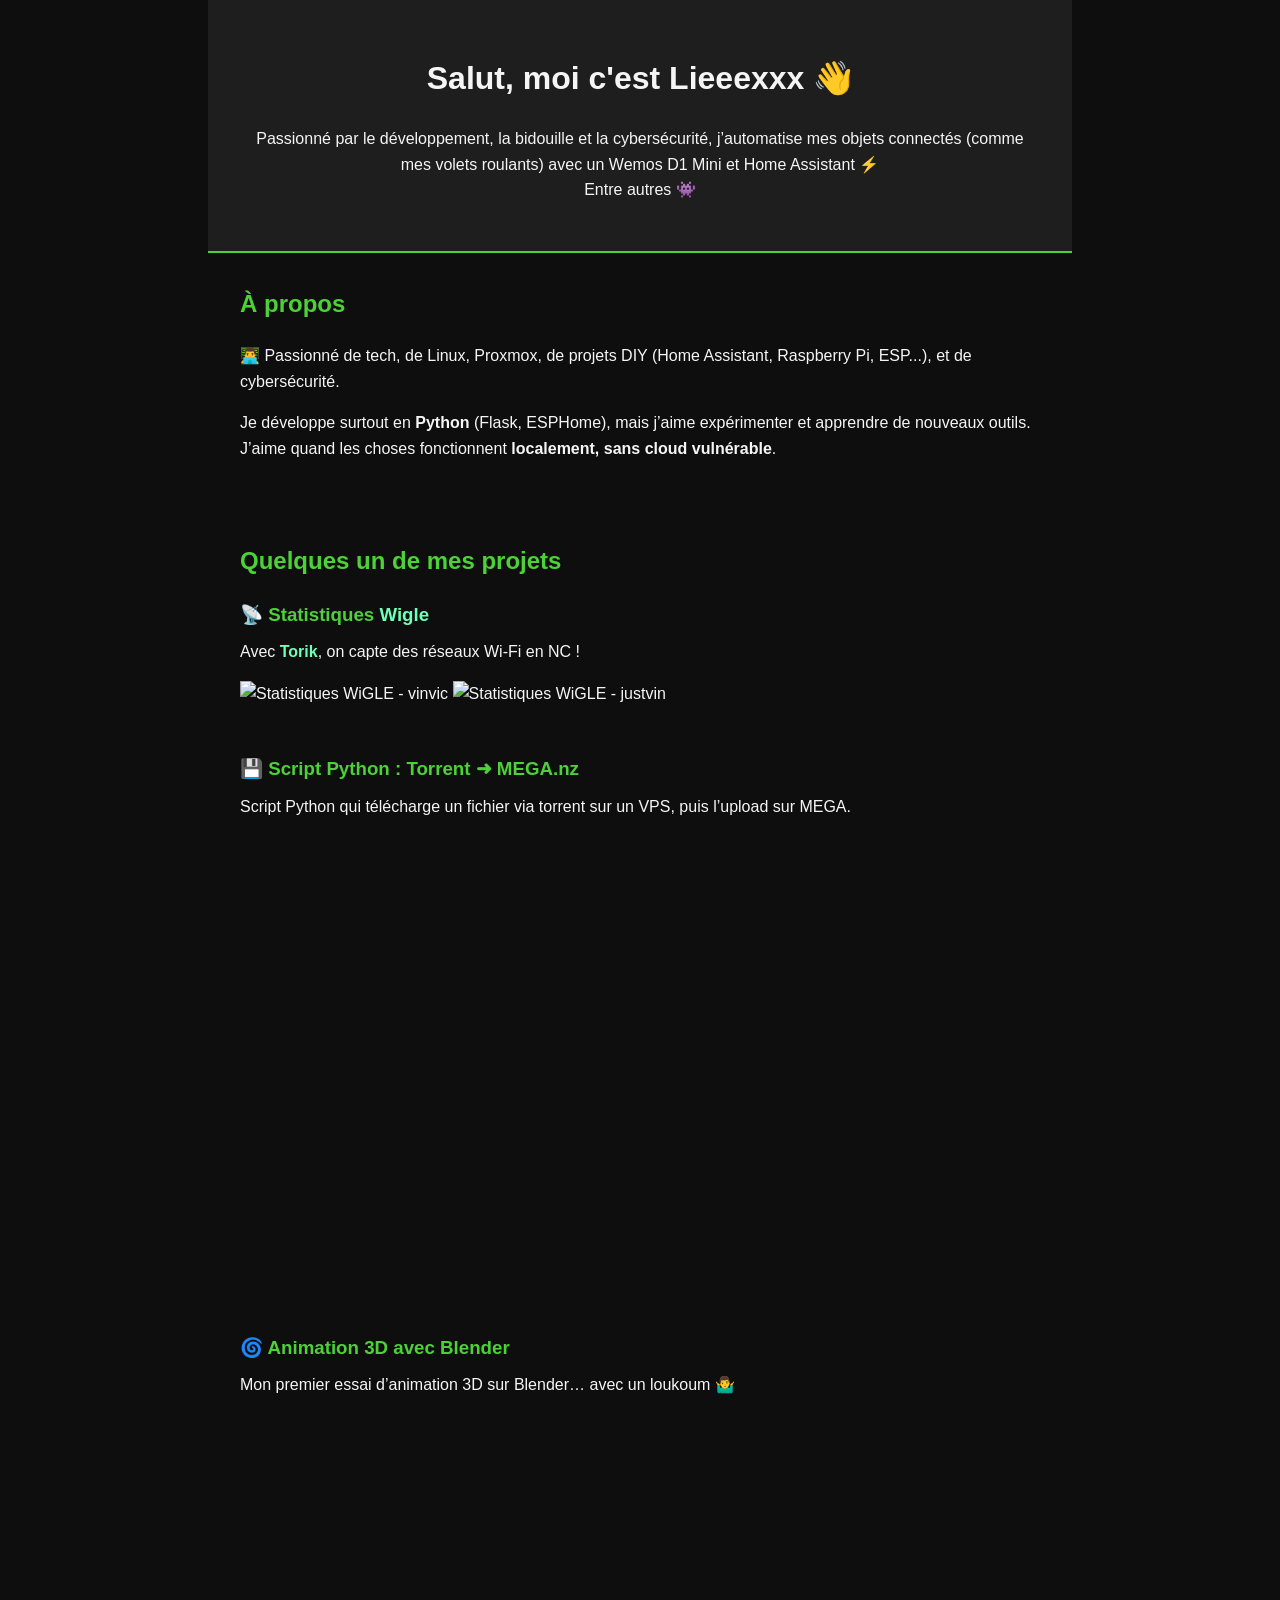
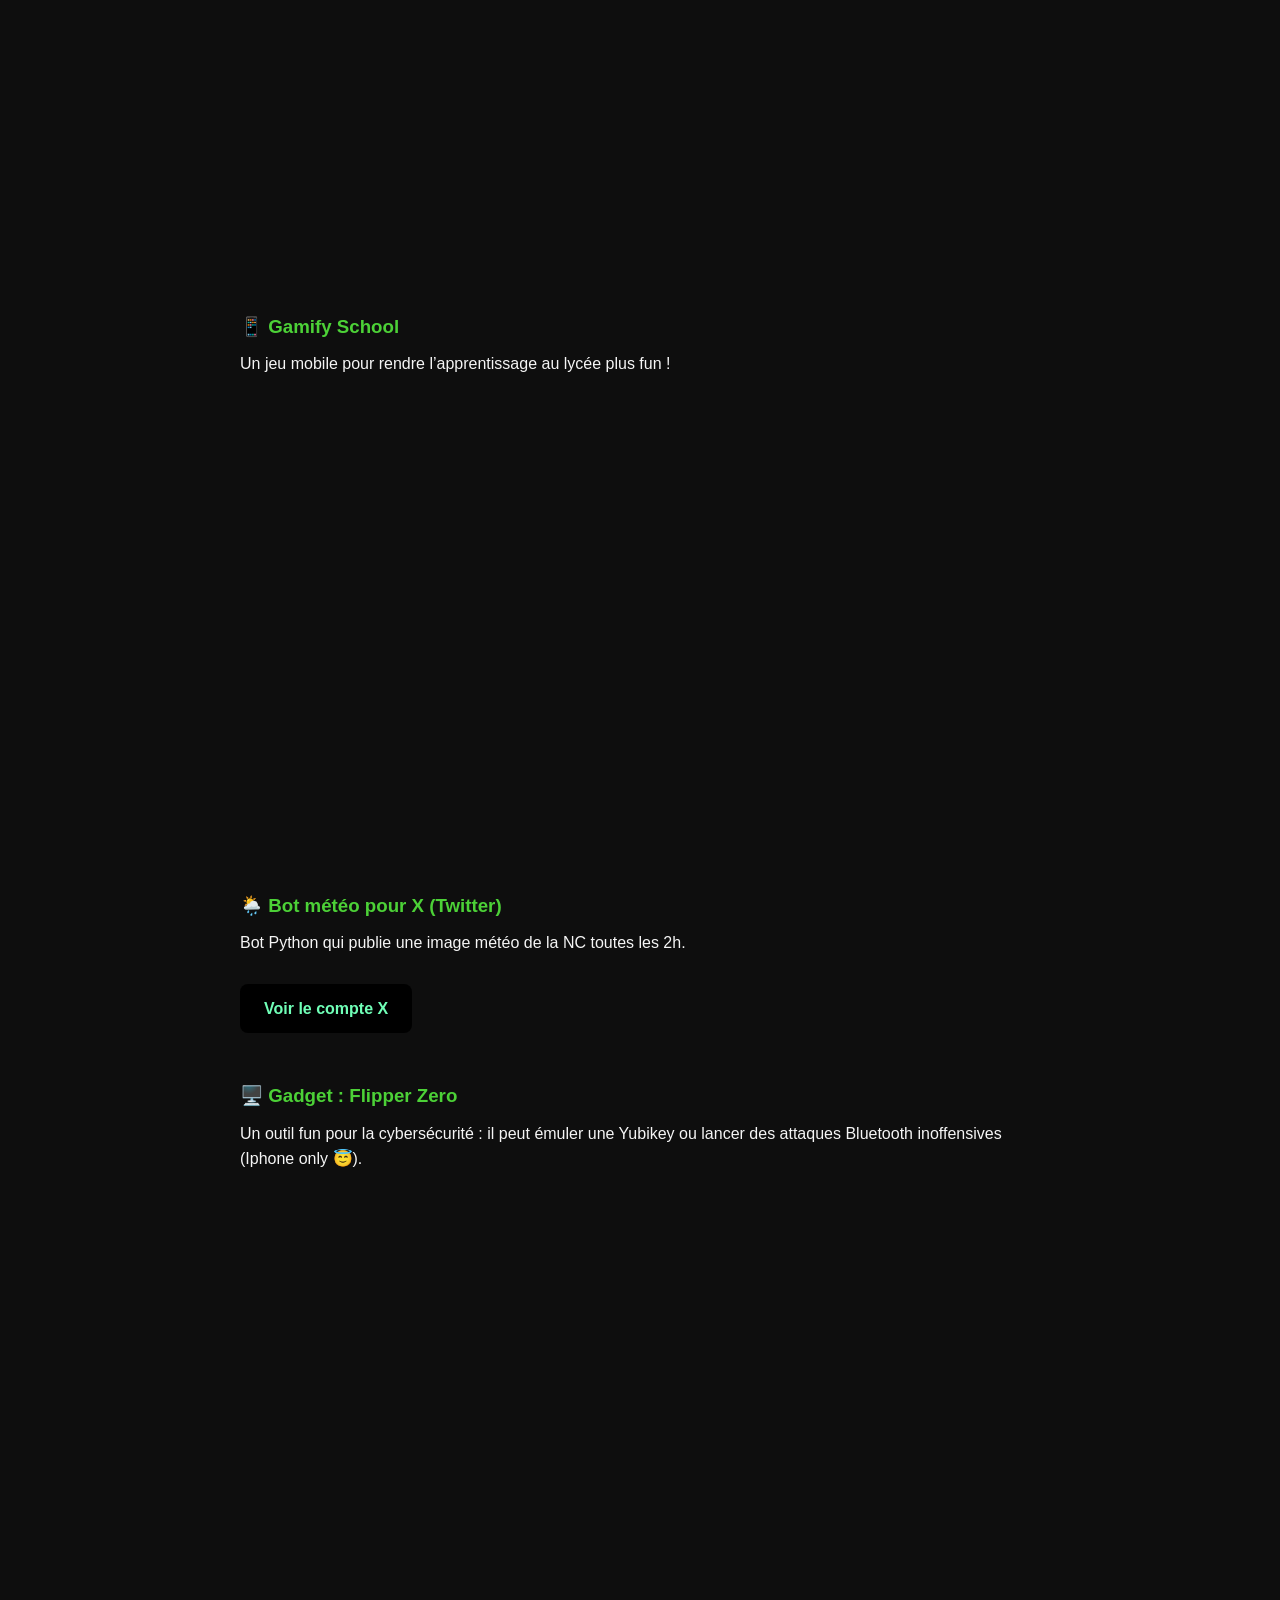
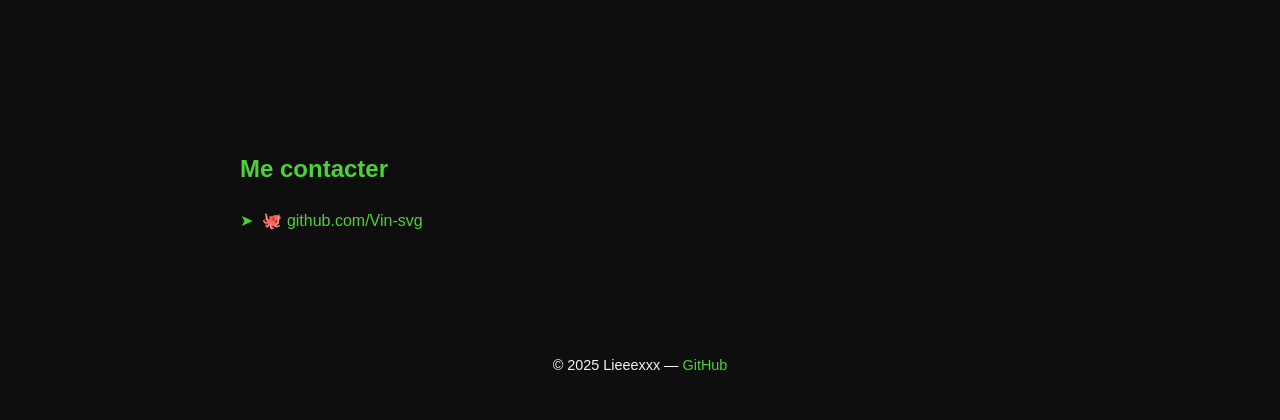
==== index.html @ 489e4e83 "Update index.html" ====
<!DOCTYPE html>
<html lang="fr">
<head>
  <meta charset="UTF-8">
  <meta name="viewport" content="width=device-width, initial-scale=1">
  <title>Portfolio | Lieeexxx</title>
  <meta name="description" content="Portfolio de Lieeexxx : projets tech, scripts Python, Home Assistant, gadgets, et plus encore.">
  <link rel="stylesheet" href="style.css">
  <link rel="preconnect" href="https://fonts.googleapis.com">
  <link rel="preconnect" href="https://fonts.gstatic.com" crossorigin>
  <link href="https://fonts.googleapis.com/css2?family=JetBrains+Mono:wght@400;700&family=Roboto:wght@400;700&display=swap" rel="stylesheet">
  <script src="https://unpkg.com/powerglitch@latest/dist/powerglitch.min.js"></script>
</head>
<body>
  <header>
    <h1 class="glitch-text" data-text="Salut, moi c'est Lieeexxx 👋">Salut, moi c'est Lieeexxx 👋</h1>
    <p class="subtitle">Passionné par le développement, la bidouille et la cybersécurité, j’automatise mes objets connectés (comme mes volets roulants) avec un Wemos D1 Mini et Home Assistant ⚡<br>Entre autres 👾</p>
  </header>

  <main>
    <section class="about" id="about">
      <h2>À propos</h2>
      <p>👨‍💻 Passionné de tech, de Linux, Proxmox, de projets DIY (Home Assistant, Raspberry Pi, ESP...), et de cybersécurité.</p>
      <p>Je développe surtout en <strong>Python</strong> (Flask, ESPHome), mais j’aime expérimenter et apprendre de nouveaux outils. J’aime quand les choses fonctionnent <strong>localement, sans cloud vulnérable</strong>.</p>
    </section>

    <section class="projects" id="projects">
      <h2>Quelques un de mes projets</h2>
      <div class="project-grid">

        <article class="project">
          <h3>📡 Statistiques <a href="https://wigle.net" target="_blank" rel="noopener">Wigle</a></h3>
          <p>Avec <a href="https://torik.fr" target="_blank" rel="noopener">Torik</a>, on capte des réseaux Wi-Fi en NC !</p>
          <div class="wigle-stats">
            <img src="https://wigle.net/bi/KJjGzzTmVik+iNcmrSVWNA.png" alt="Statistiques WiGLE - vinvic" loading="lazy">
            <img src="https://wigle.net/bi/a7fSR43Qm7H9lbpFtei71A.png" alt="Statistiques WiGLE - justvin" loading="lazy">
          </div>
        </article>

        <article class="project">
          <h3>💾 Script Python : Torrent ➜ MEGA.nz</h3>
          <p>Script Python qui télécharge un fichier via torrent sur un VPS, puis l’upload sur MEGA.</p>
          <div class="video-container">
            <iframe src="https://www.youtube.com/embed/m7DTcxhw7KA?si=uWLF1_hiVcYdfGpF"
                    title="Démo script Torrent vers MEGA"
                    frameborder="0"
                    allowfullscreen loading="lazy"></iframe>
          </div>
        </article>

        <article class="project">
          <h3>🌀 Animation 3D avec Blender</h3>
          <p>Mon premier essai d’animation 3D sur Blender… avec un loukoum 🤷‍♂️</p>
          <div class="video-container">
            <iframe src="https://www.youtube.com/embed/wlbFZDnonDA"
                    title="Animation Blender Loukoum"
                    frameborder="0"
                    allowfullscreen loading="lazy"></iframe>
          </div>
        </article>

        <article class="project">
          <h3>📱 Gamify School</h3>
          <p>Un jeu mobile pour rendre l’apprentissage au lycée plus fun !</p>
          <div class="video-container">
            <iframe src="https://www.youtube.com/embed/cJWdNXvi4po"
                    title="Gamify School Demo"
                    frameborder="0"
                    allow="accelerometer; autoplay; clipboard-write; encrypted-media; gyroscope; picture-in-picture"
                    allowfullscreen loading="lazy"></iframe>
          </div>
        </article>

        <article class="project">
          <h3>🌦️ Bot météo pour X (Twitter)</h3>
          <p>Bot Python qui publie une image météo de la NC toutes les 2h.</p>
          <a href="https://x.com/NC_Meteo" target="_blank" class="glitch x-button">Voir le compte X</a>
        </article>

        <article class="project">
          <h3>🖥️ Gadget : Flipper Zero</h3>
          <p>Un outil fun pour la cybersécurité : il peut émuler une Yubikey ou lancer des attaques Bluetooth inoffensives (Iphone only 😇).</p>
          <div class="sketchfab-embed-wrapper" style="margin-top: 1em;">
            <iframe title="Flipper Zero"
              frameborder="0"
              allowfullscreen
              mozallowfullscreen="true"
              webkitallowfullscreen="true"
              allow="autoplay; fullscreen; xr-spatial-tracking"
              src="https://sketchfab.com/models/f8ad3fdf5f2b485ba46b0ac91626fc76/embed"
              style="width: 100%; height: 330px;"></iframe>
          </div>
        </article>
      </div>
    </section>

    <section class="contact" id="contact">
      <h2>Me contacter</h2>
      <ul>
        <li>🐙 <a href="https://github.com/Vin-svg" target="_blank" rel="noopener">github.com/Vin-svg</a></li>
      </ul>
    </section>
  </main>

  <footer>
    <p>© 2025 Lieeexxx — <a href="https://github.com/Vin-svg" target="_blank" rel="noopener">GitHub</a></p>
  </footer>

  <script>
    // Machine à écrire
    const titre = "Salut, moi c'est Lieeexxx 👋";
    const h1 = document.querySelector("header h1");
    let index = 0;
    function typeWriter() {
      if (index < titre.length) {
        h1.textContent += titre.charAt(index);
        index++;
        setTimeout(typeWriter, 50);
      }
    }
    h1.textContent = "";
    typeWriter();

        // Animation au scroll
    const sections = document.querySelectorAll("section, .project, footer");
    const observer = new IntersectionObserver((entries, obs) => {
      entries.forEach(entry => {
        if (entry.isIntersecting) {
          entry.target.classList.add("animate");
          obs.unobserve(entry.target);
        }
      });
    }, { threshold: 0.1 });
    sections.forEach(section => observer.observe(section));
    
    // PowerGlitch
    PowerGlitch.glitch('.glitch-text');
    PowerGlitch.glitch('.glitch');
  </script>
</body>
</html>
---- style.css ----
body {
  font-family: 'Segoe UI', sans-serif;
  background: #0e0e0e;
  color: #f5f5f5;
  margin: 0;
  padding: 0;
  line-height: 1.6;
}

a {
  color: #4cd137;
  text-decoration: none;
}

header, section, footer {
  padding: 2em;
  max-width: 800px;
  margin: auto;
}

header {
  background: #1e1e1e;
  text-align: center;
  border-bottom: 2px solid #4cd137;
}

section h2 {
  margin-top: 0;
  color: #4cd137;
}

ul {
  list-style: none;
  padding: 0;
}

li::before {
  content: "➤ ";
  color: #4cd137;
}
/* Animations de base */
@keyframes fadeIn {
  from { opacity: 0; transform: translateY(20px); }
  to { opacity: 1; transform: translateY(0); }
}

@keyframes slideInRight {
  from { transform: translateX(-50px); opacity: 0; }
  to { transform: translateX(0); opacity: 1; }
}

body {
  font-family: 'Segoe UI', sans-serif;
  background: #0e0e0e;
  color: #f5f5f5;
  margin: 0;
  padding: 0;
  line-height: 1.6;
  animation: fadeIn 1s ease-in-out;
}

a {
  color: #4cd137;
  text-decoration: none;
  transition: all 0.3s ease;
}

a:hover {
  text-shadow: 0 0 5px #4cd137aa, 0 0 10px #4cd13755;
  transform: scale(1.05);
}

header, section, footer {
  padding: 2em;
  max-width: 800px;
  margin: auto;
}

header {
  background: #1e1e1e;
  text-align: center;
  border-bottom: 2px solid #4cd137;
  animation: slideInRight 1s ease forwards;
}

section h2 {
  margin-top: 0;
  color: #4cd137;
  position: relative;
}

ul {
  list-style: none;
  padding: 0;
}

li {
  margin-bottom: 0.8em;
  transition: transform 0.3s ease, background 0.3s ease, padding-left 0.3s ease, border-left 0.3s ease;
}

li:hover {
  transform: translateX(5px); /* petit glissement */
  background: rgba(255, 255, 255, 0.05);
  padding-left: 5px;
  border-left: 2px solid #4cd137;
}


li::before {
  content: "➤ ";
  color: #4cd137;
  margin-right: 5px;
}

footer {
  text-align: center;
  margin-top: 2em;
  font-size: 0.9em;
  opacity: 0.7;
}
.projects a {
  color: #70ffb7;
  font-weight: bold;
  transition: all 0.2s ease;
}

.projects a:hover {
  color: #fff;
  text-shadow: 0 0 5px #70ffb7, 0 0 10px #70ffb755;
}

.project {
  margin-bottom: 3em;
  animation: fadeIn 1s ease forwards;
  opacity: 0;
}
.project:nth-child(n) {
  animation-delay: 0.3s;
}
.project h3 {
  margin-bottom: 0.5em;
  color: #4cd137;
}

.project p {
  margin-top: 0.2em;
}

.video-container {
  position: relative;
  padding-bottom: 56.25%;
  height: 0;
  overflow: hidden;
  max-width: 100%;
}

.video-container iframe {
  position: absolute;
  top: 0;
  left: 0;
  width: 100%;
  height: 100%;
}
.sketchfab-embed-wrapper {
  position: relative;
  padding-bottom: 56.25%; /* Ratio 16:9 */
  height: 0;
  overflow: hidden;
}

.sketchfab-embed-wrapper iframe {
  position: absolute;
  top: 0;
  left: 0;
  width: 100%;
  height: 100%;
}
/* Animation de fade + slide */
section, .project, footer {
  opacity: 0;
  transform: translateY(50px);
  transition: all 0.8s ease-out;
}

section.animate,
.project.animate,
footer.animate {
  opacity: 1;
  transform: translateY(0);
}
.x-button {
  display: inline-block;
  padding: 12px 24px;
  margin-top: 12px;
  background-color: #000000; /* Couleur X (anciennement Twitter) */
  color: white;
  font-weight: bold;
  border-radius: 8px;
  text-decoration: none;
  transition: background-color 0.3s ease;
}

.x-button:hover {
  background-color: #1a1a1a;
}
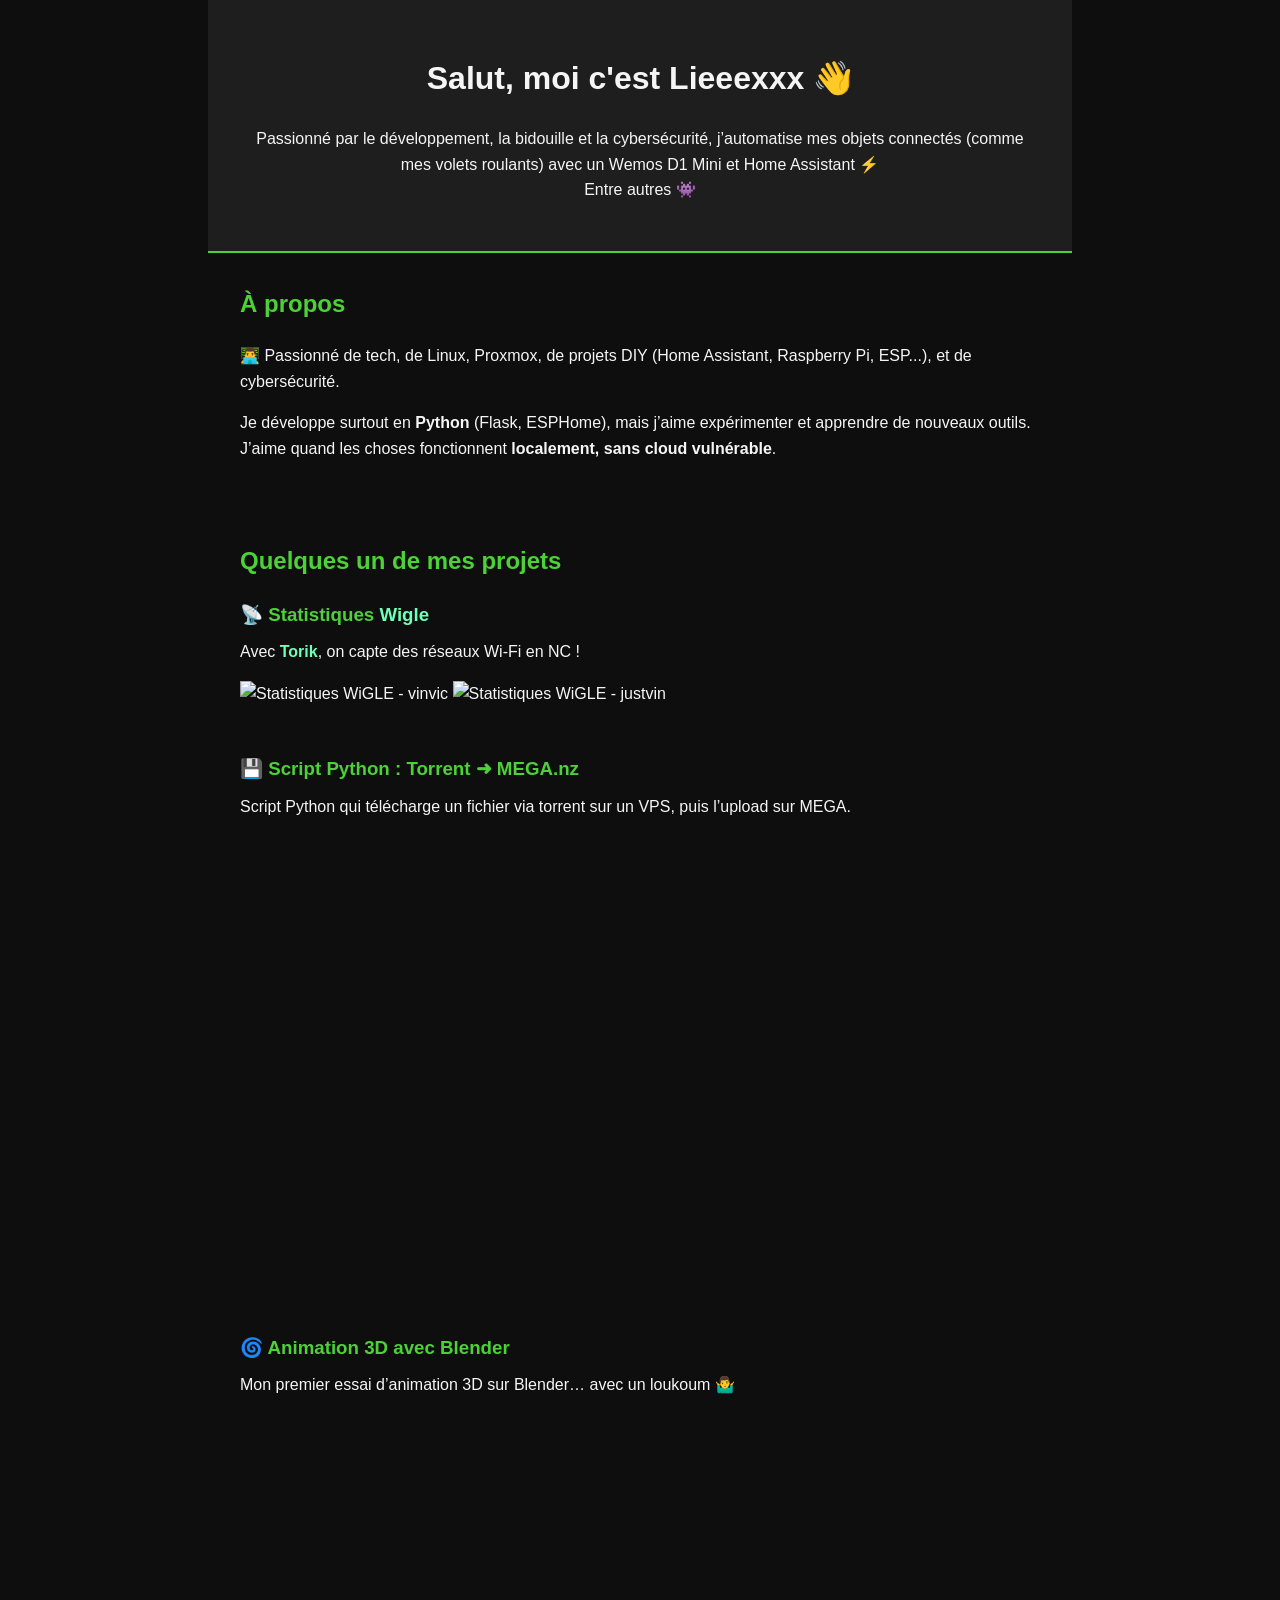
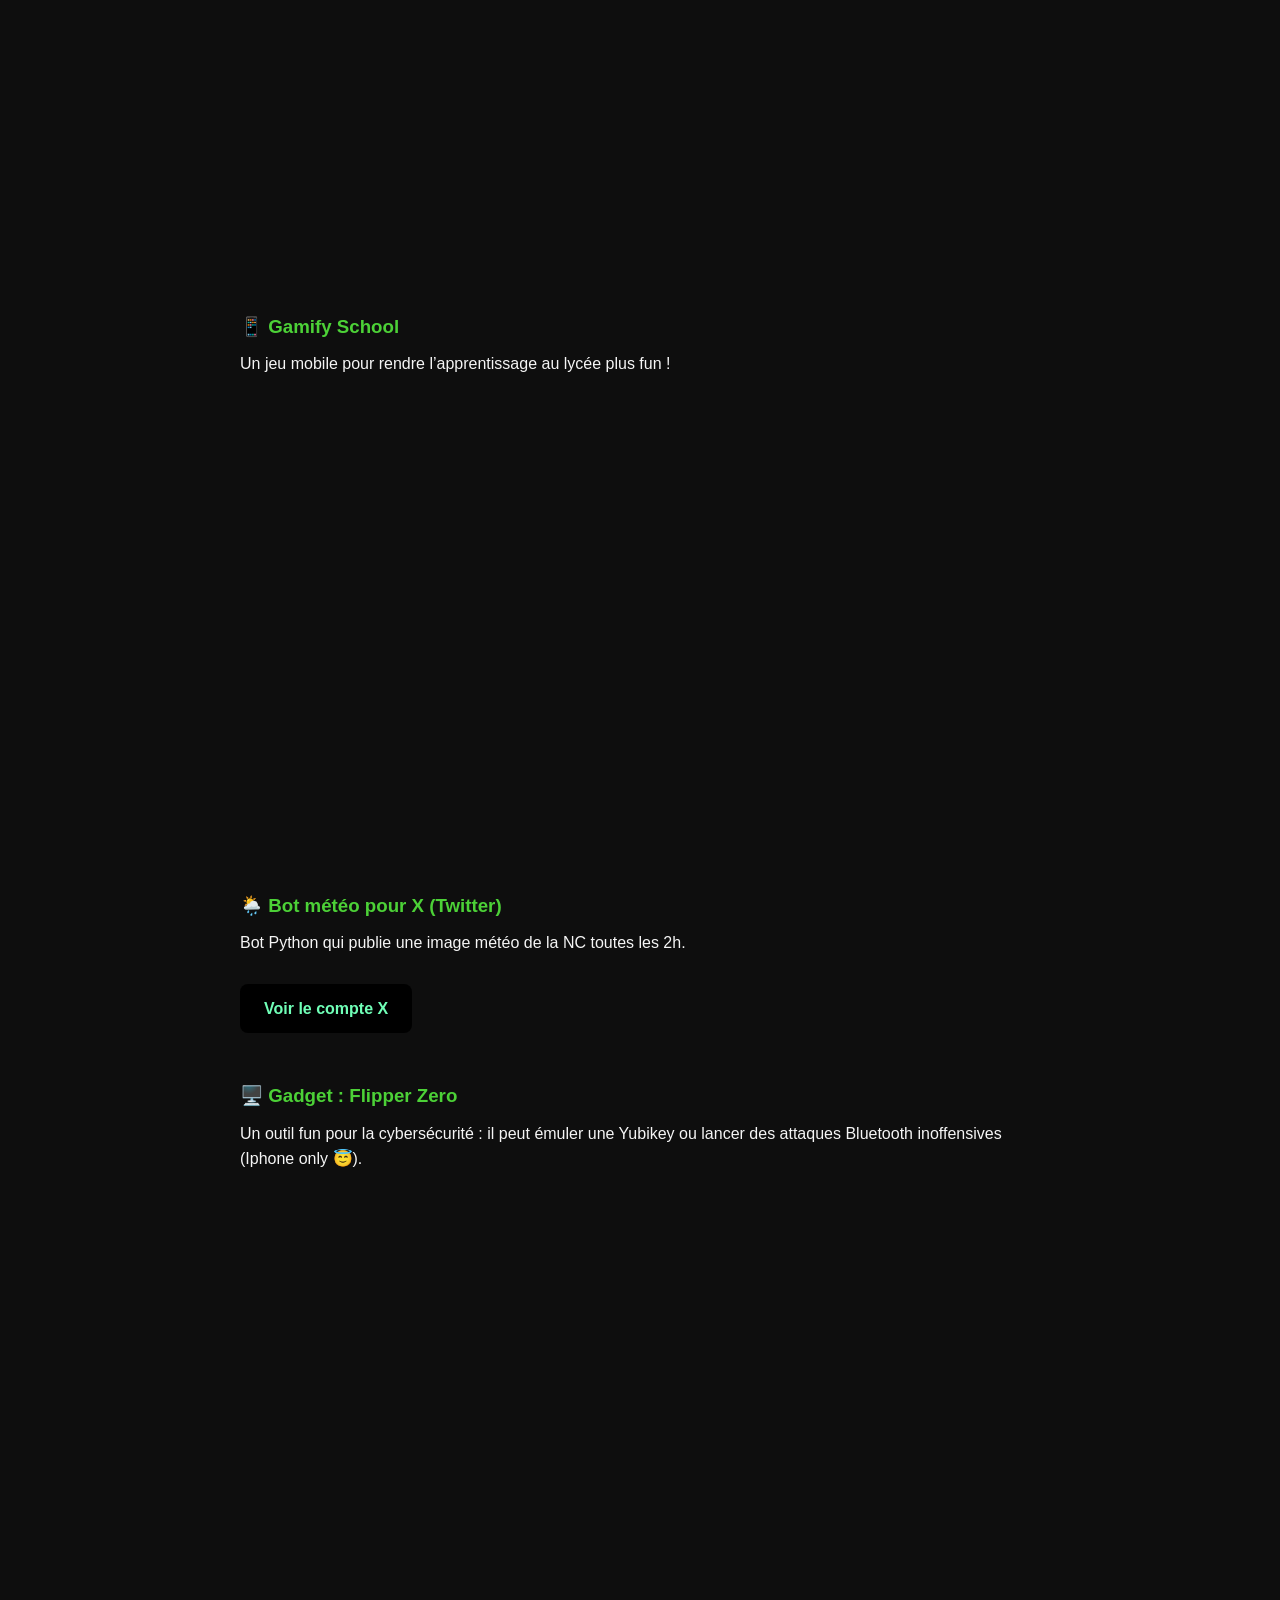
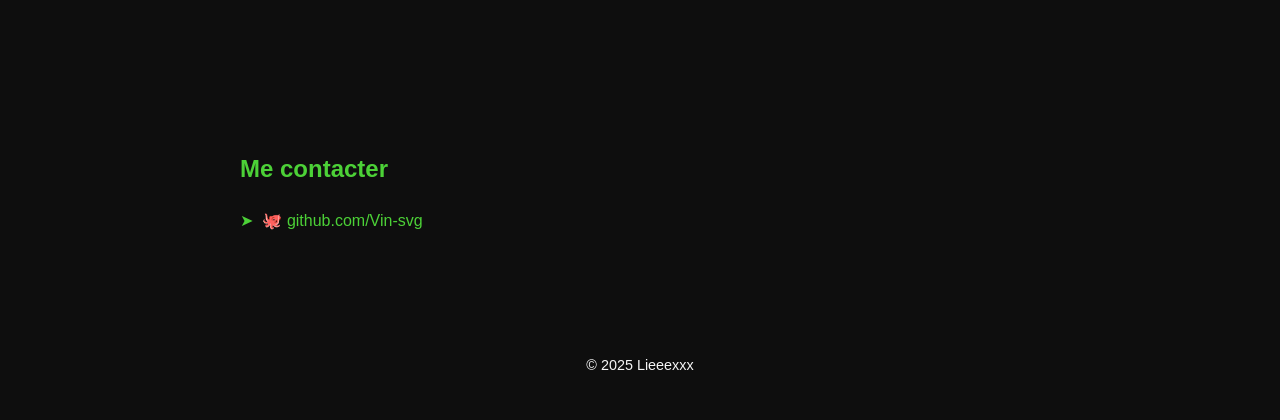
==== commit 247d6abb: "Update footer to remove GitHub link Removed GitHub link from footer." ====
--- a/index.html
+++ b/index.html
@@ -103,7 +103,7 @@
   </main>
 
   <footer>
-    <p>© 2025 Lieeexxx — <a href="https://github.com/Vin-svg" target="_blank" rel="noopener">GitHub</a></p>
+    <p>© 2025 Lieeexxx</a></p>
   </footer>
 
   <script>
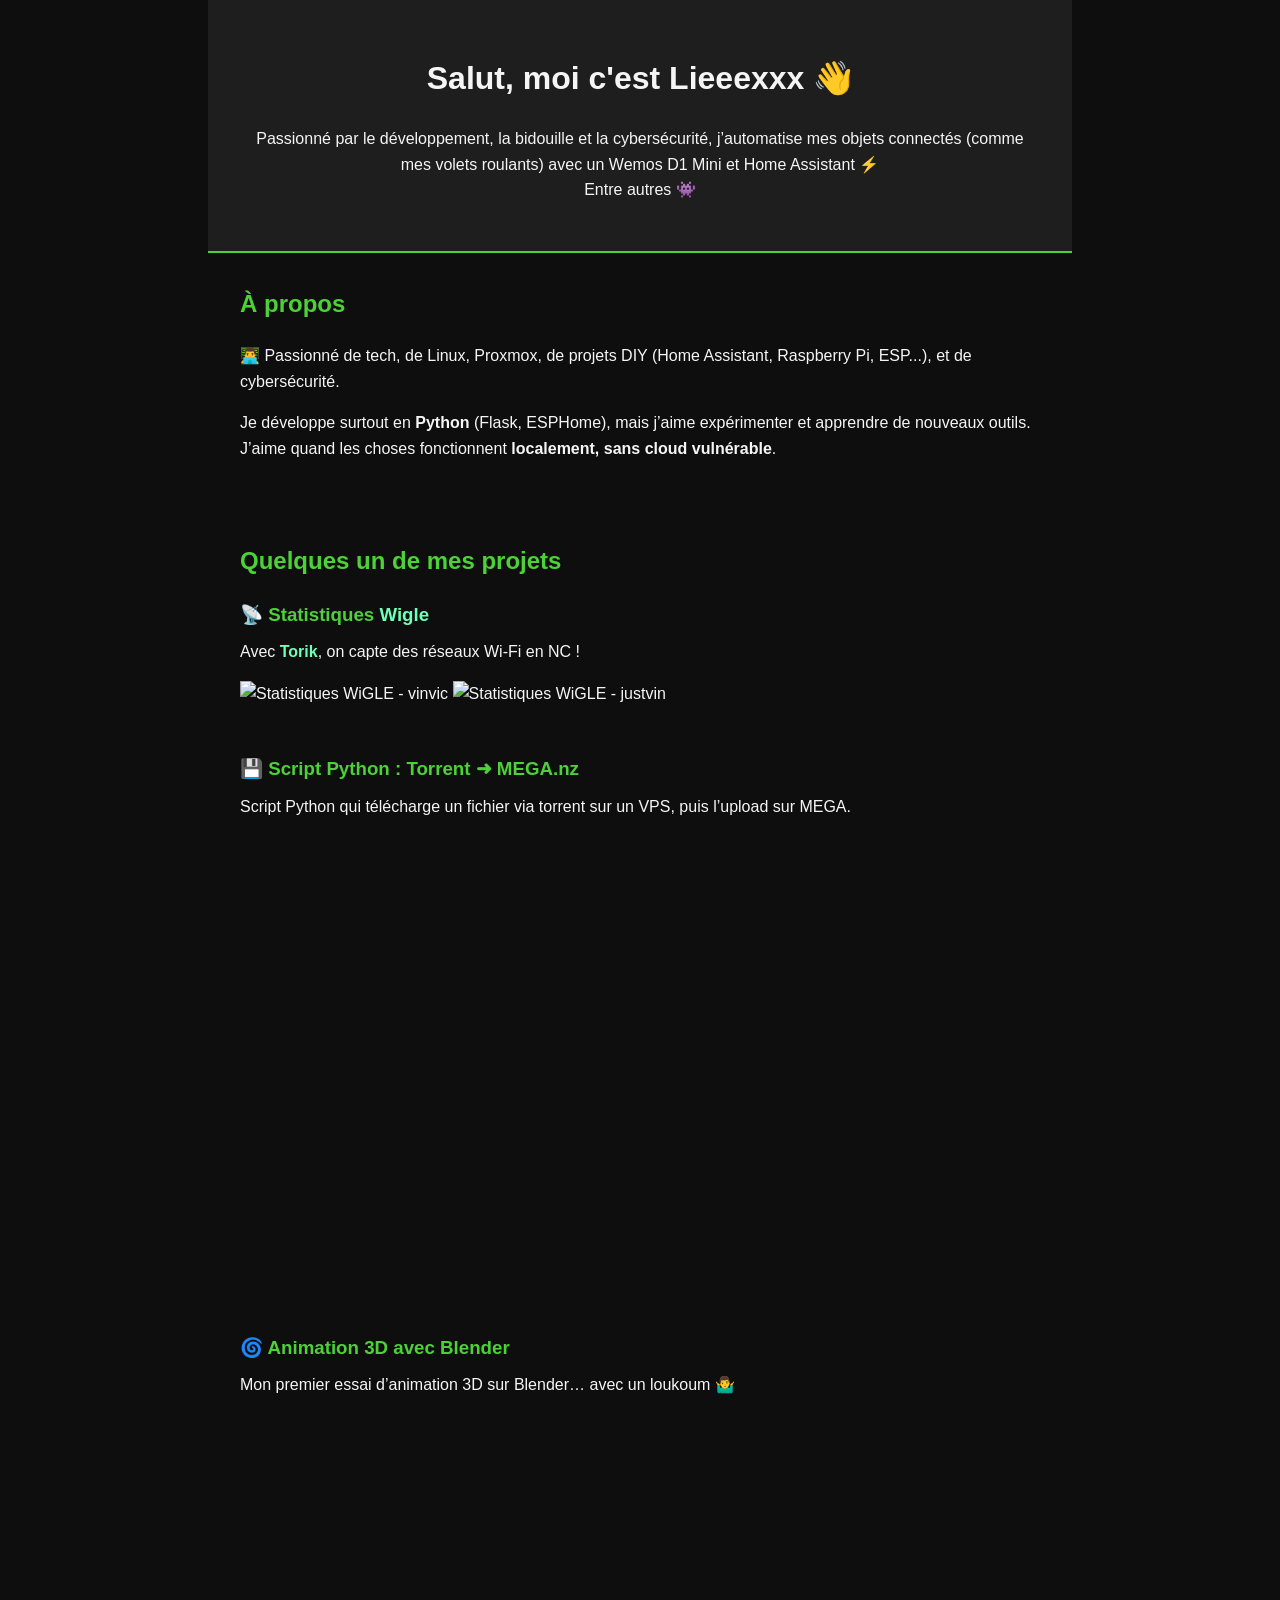
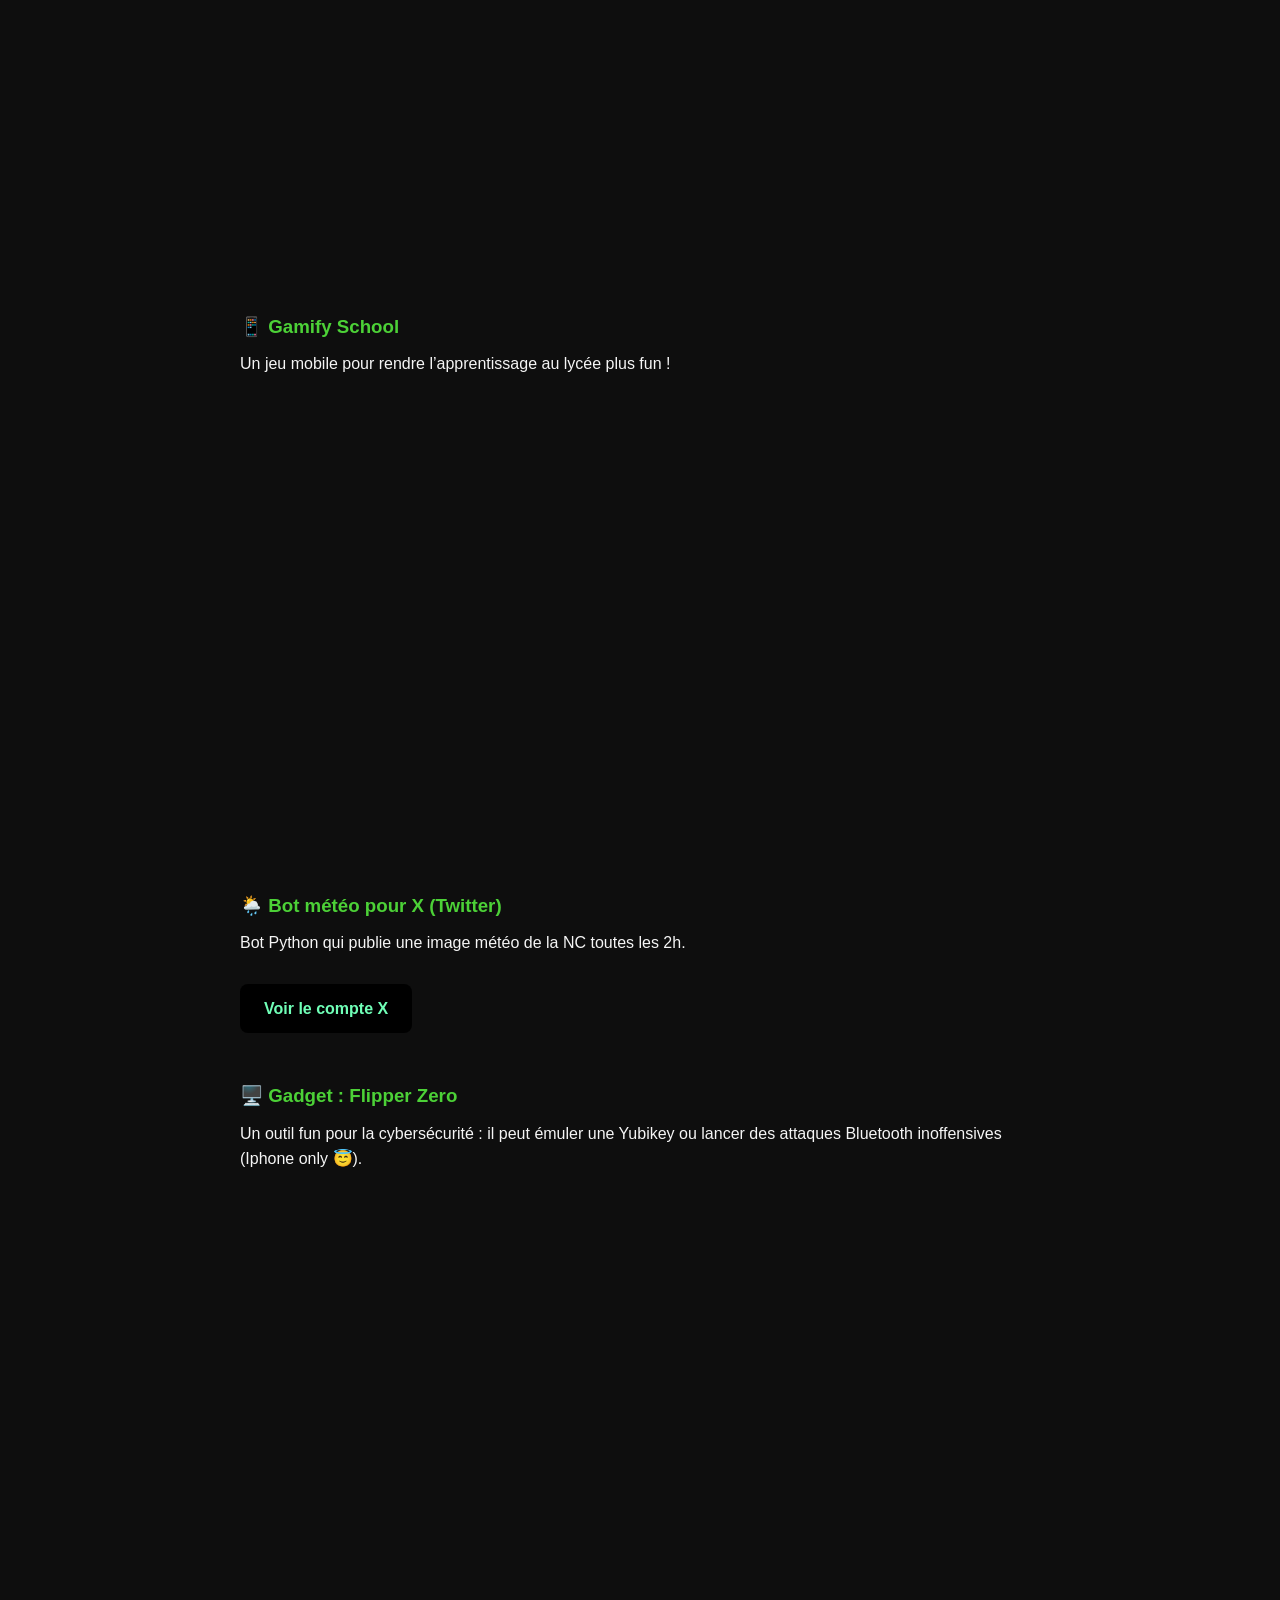
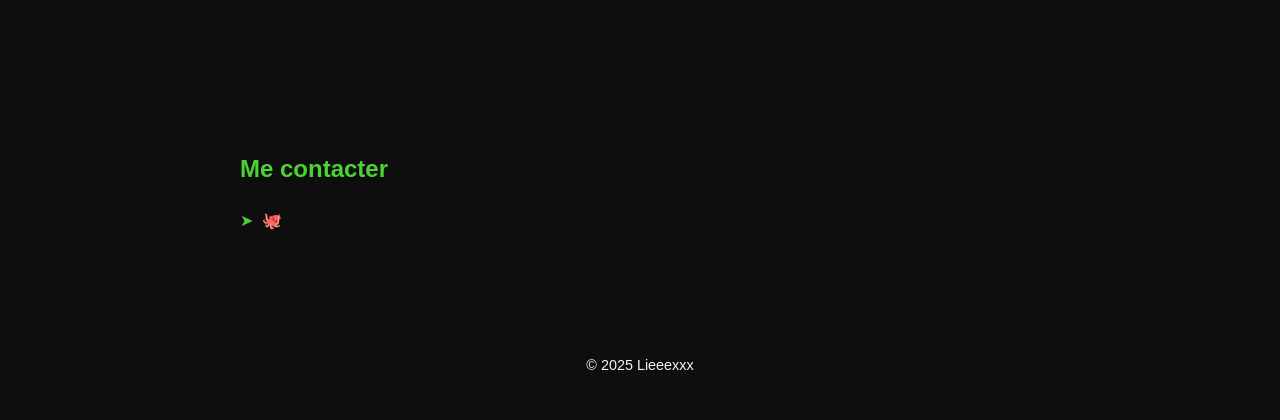
==== commit 71e1e7b2: "Remove GitHub link from contact section Removed GitHub link from contact section." ====
--- a/index.html
+++ b/index.html
@@ -97,7 +97,7 @@
     <section class="contact" id="contact">
       <h2>Me contacter</h2>
       <ul>
-        <li>🐙 <a href="https://github.com/Vin-svg" target="_blank" rel="noopener">github.com/Vin-svg</a></li>
+        <li>🐙</li>
       </ul>
     </section>
   </main>
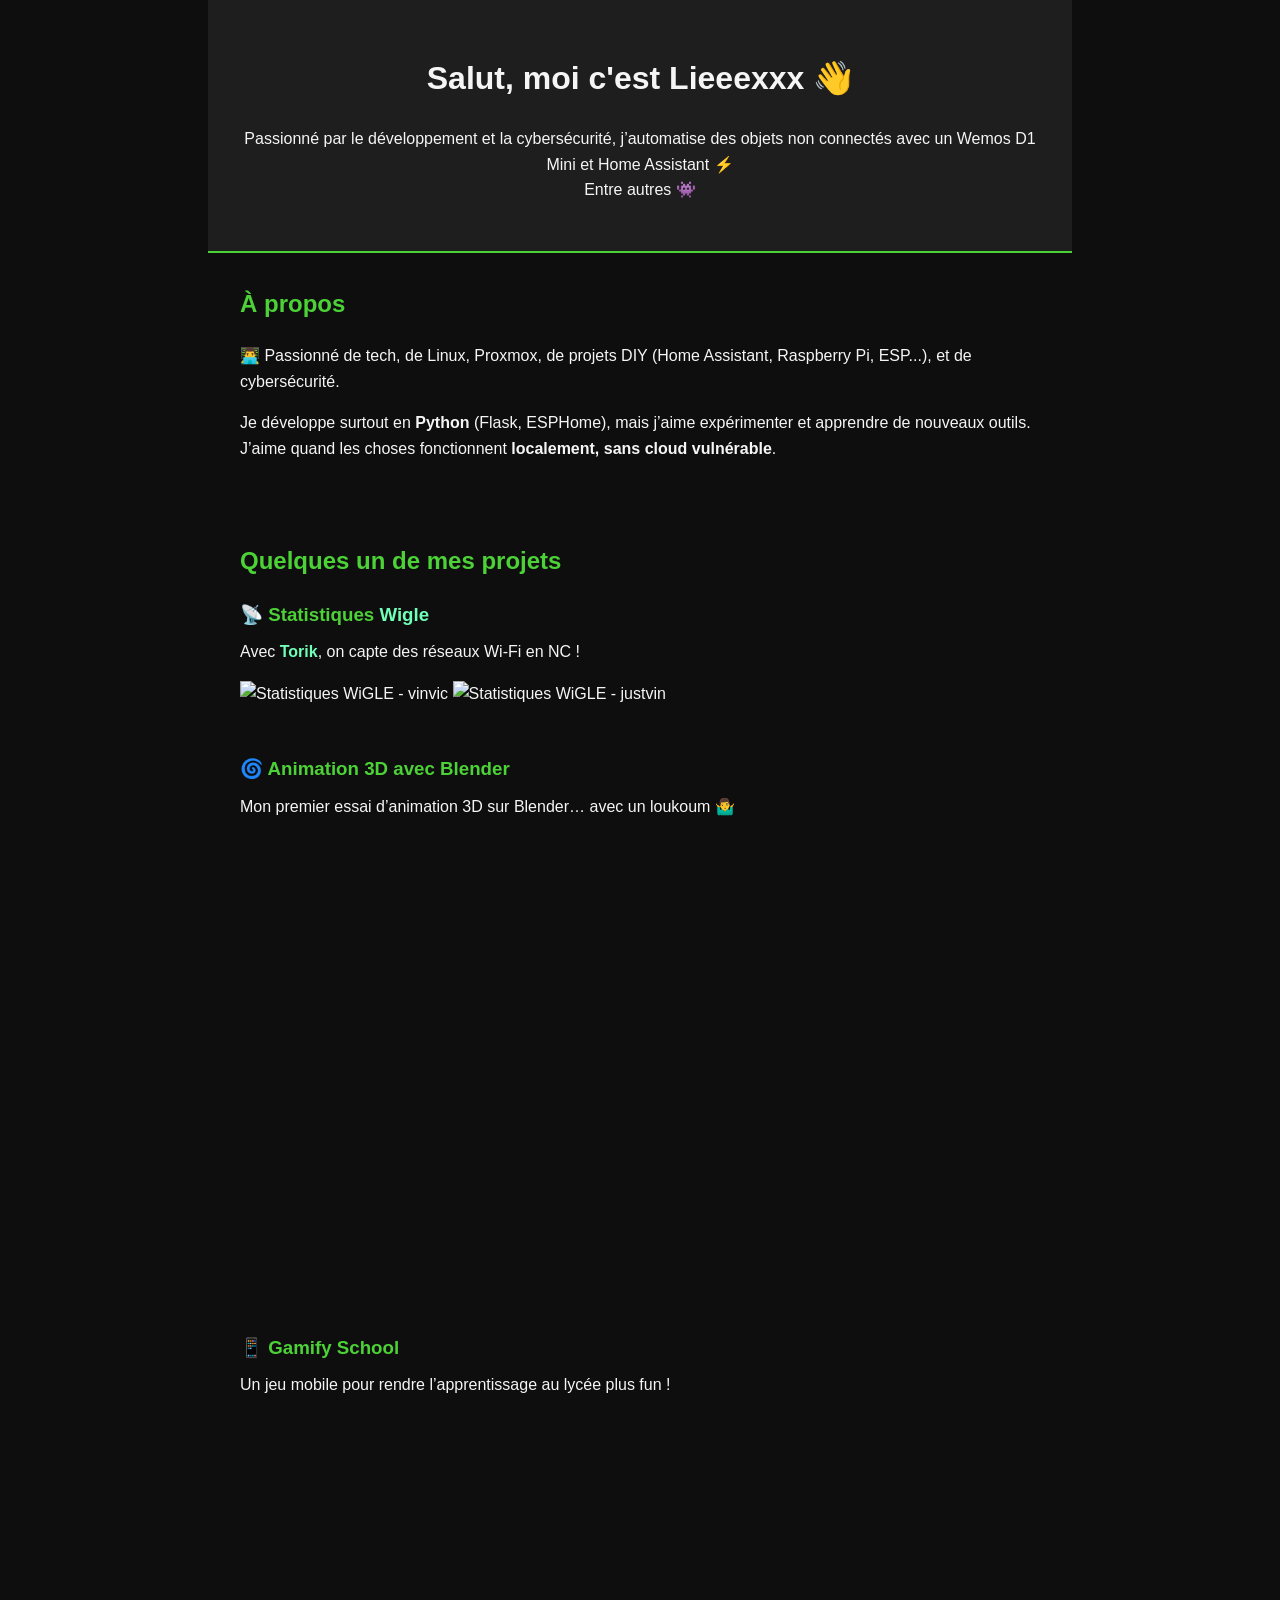
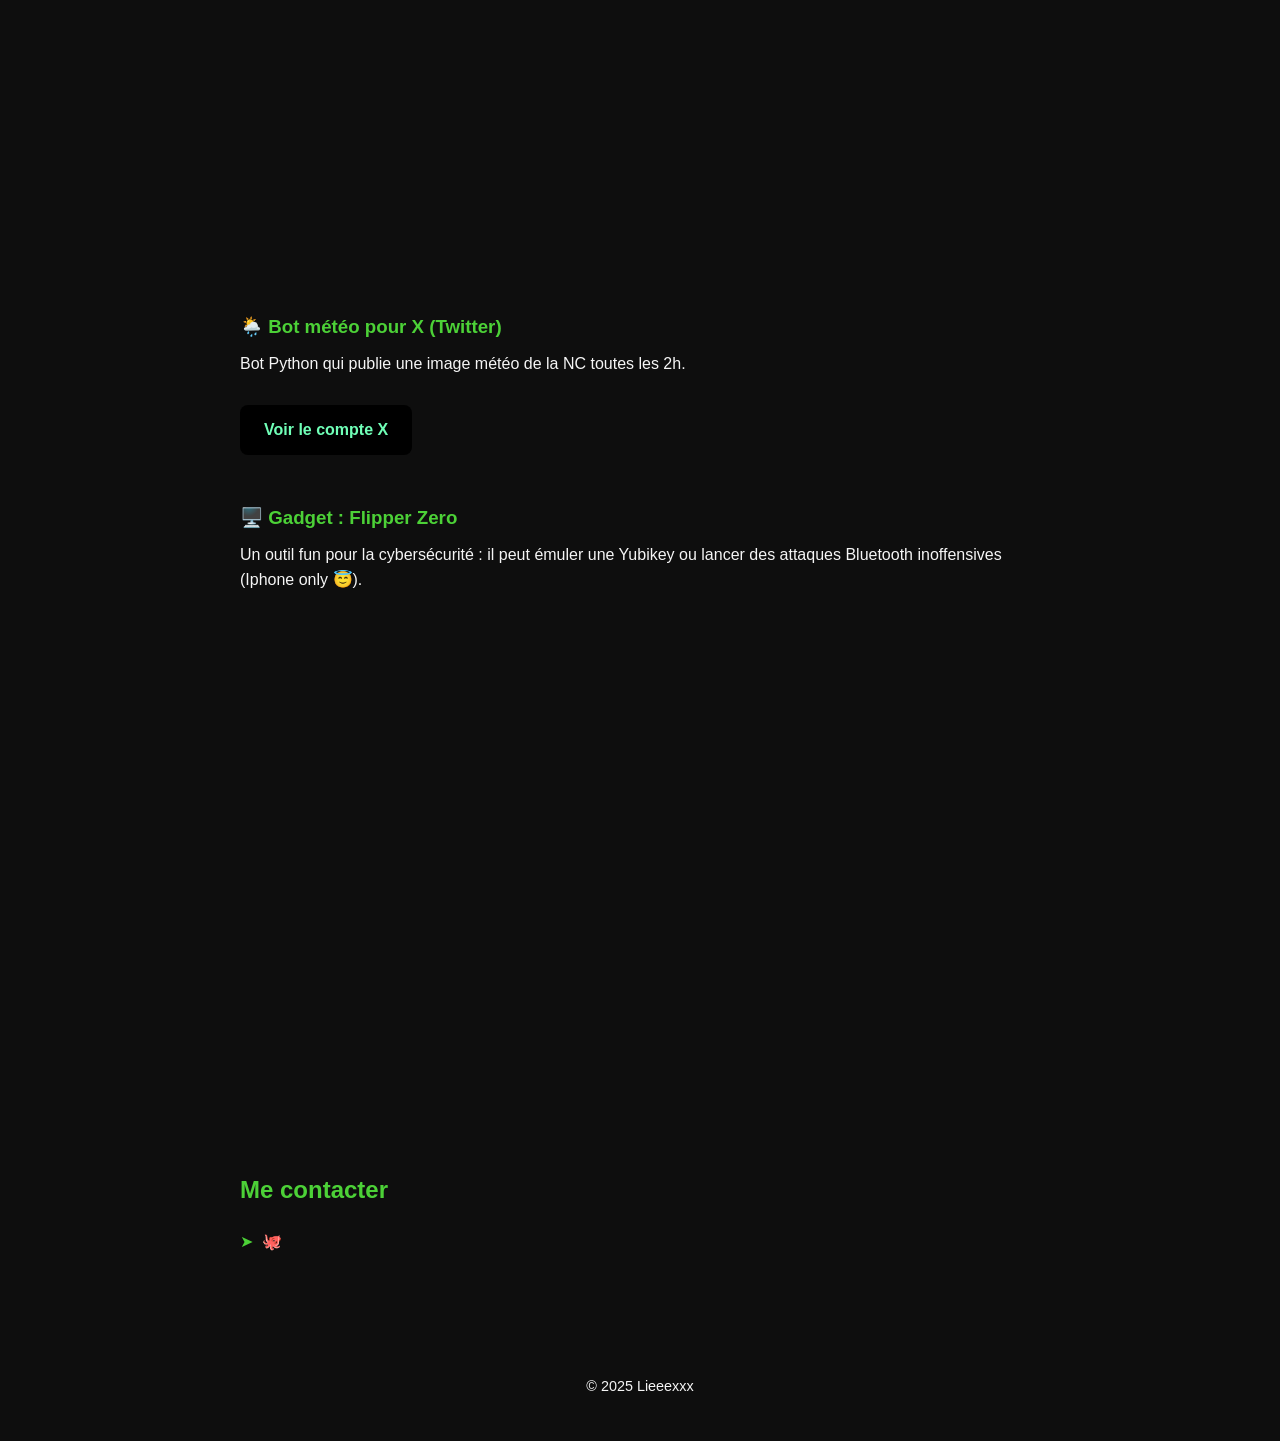
==== commit 4383564f: "Remove Torrent-MEGA section, remove 'bidouille', update objects description Co-authored-by: Vin-svg " ====
--- a/index.html
+++ b/index.html
@@ -14,7 +14,7 @@
 <body>
   <header>
     <h1 class="glitch-text" data-text="Salut, moi c'est Lieeexxx 👋">Salut, moi c'est Lieeexxx 👋</h1>
-    <p class="subtitle">Passionné par le développement, la bidouille et la cybersécurité, j’automatise mes objets connectés (comme mes volets roulants) avec un Wemos D1 Mini et Home Assistant ⚡<br>Entre autres 👾</p>
+    <p class="subtitle">Passionné par le développement et la cybersécurité, j’automatise des objets non connectés avec un Wemos D1 Mini et Home Assistant ⚡<br>Entre autres 👾</p>
   </header>
 
   <main>
@@ -34,17 +34,6 @@
           <div class="wigle-stats">
             <img src="https://wigle.net/bi/KJjGzzTmVik+iNcmrSVWNA.png" alt="Statistiques WiGLE - vinvic" loading="lazy">
             <img src="https://wigle.net/bi/a7fSR43Qm7H9lbpFtei71A.png" alt="Statistiques WiGLE - justvin" loading="lazy">
-          </div>
-        </article>
-
-        <article class="project">
-          <h3>💾 Script Python : Torrent ➜ MEGA.nz</h3>
-          <p>Script Python qui télécharge un fichier via torrent sur un VPS, puis l’upload sur MEGA.</p>
-          <div class="video-container">
-            <iframe src="https://www.youtube.com/embed/m7DTcxhw7KA?si=uWLF1_hiVcYdfGpF"
-                    title="Démo script Torrent vers MEGA"
-                    frameborder="0"
-                    allowfullscreen loading="lazy"></iframe>
           </div>
         </article>
 
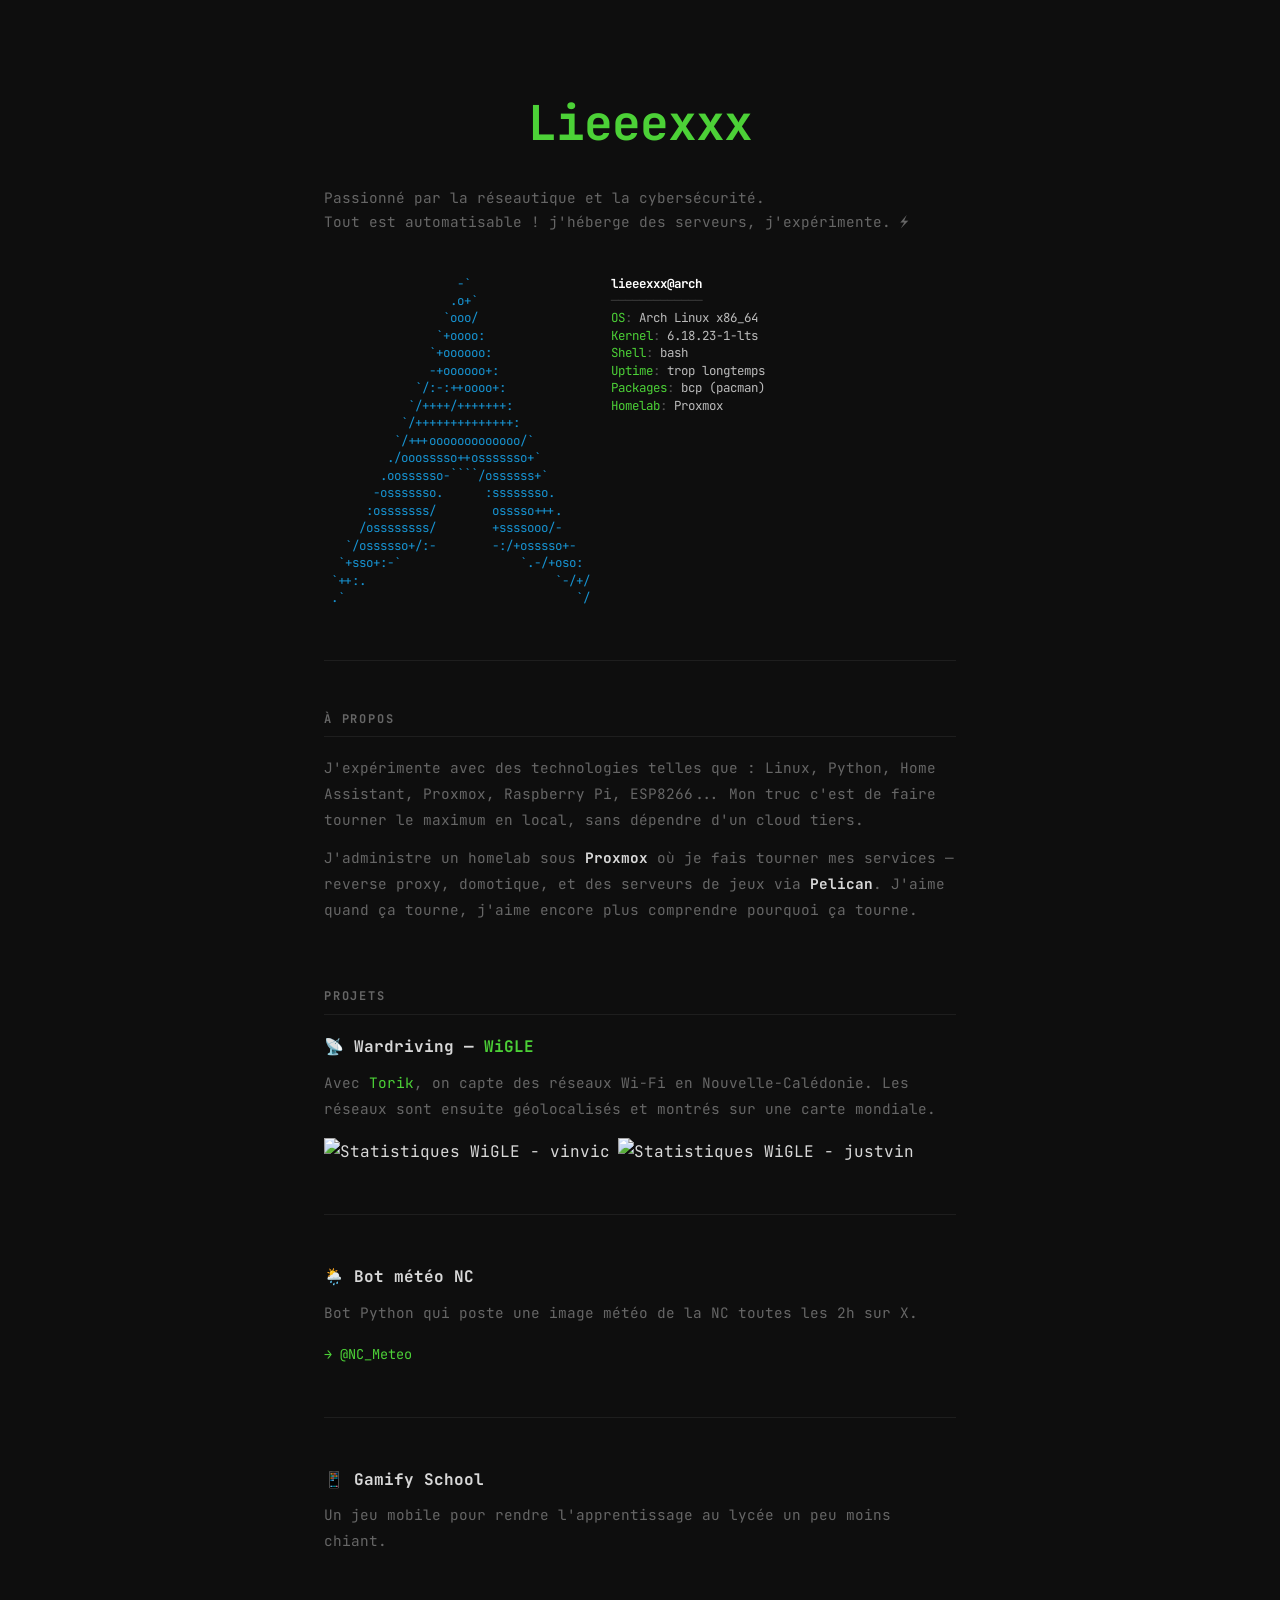
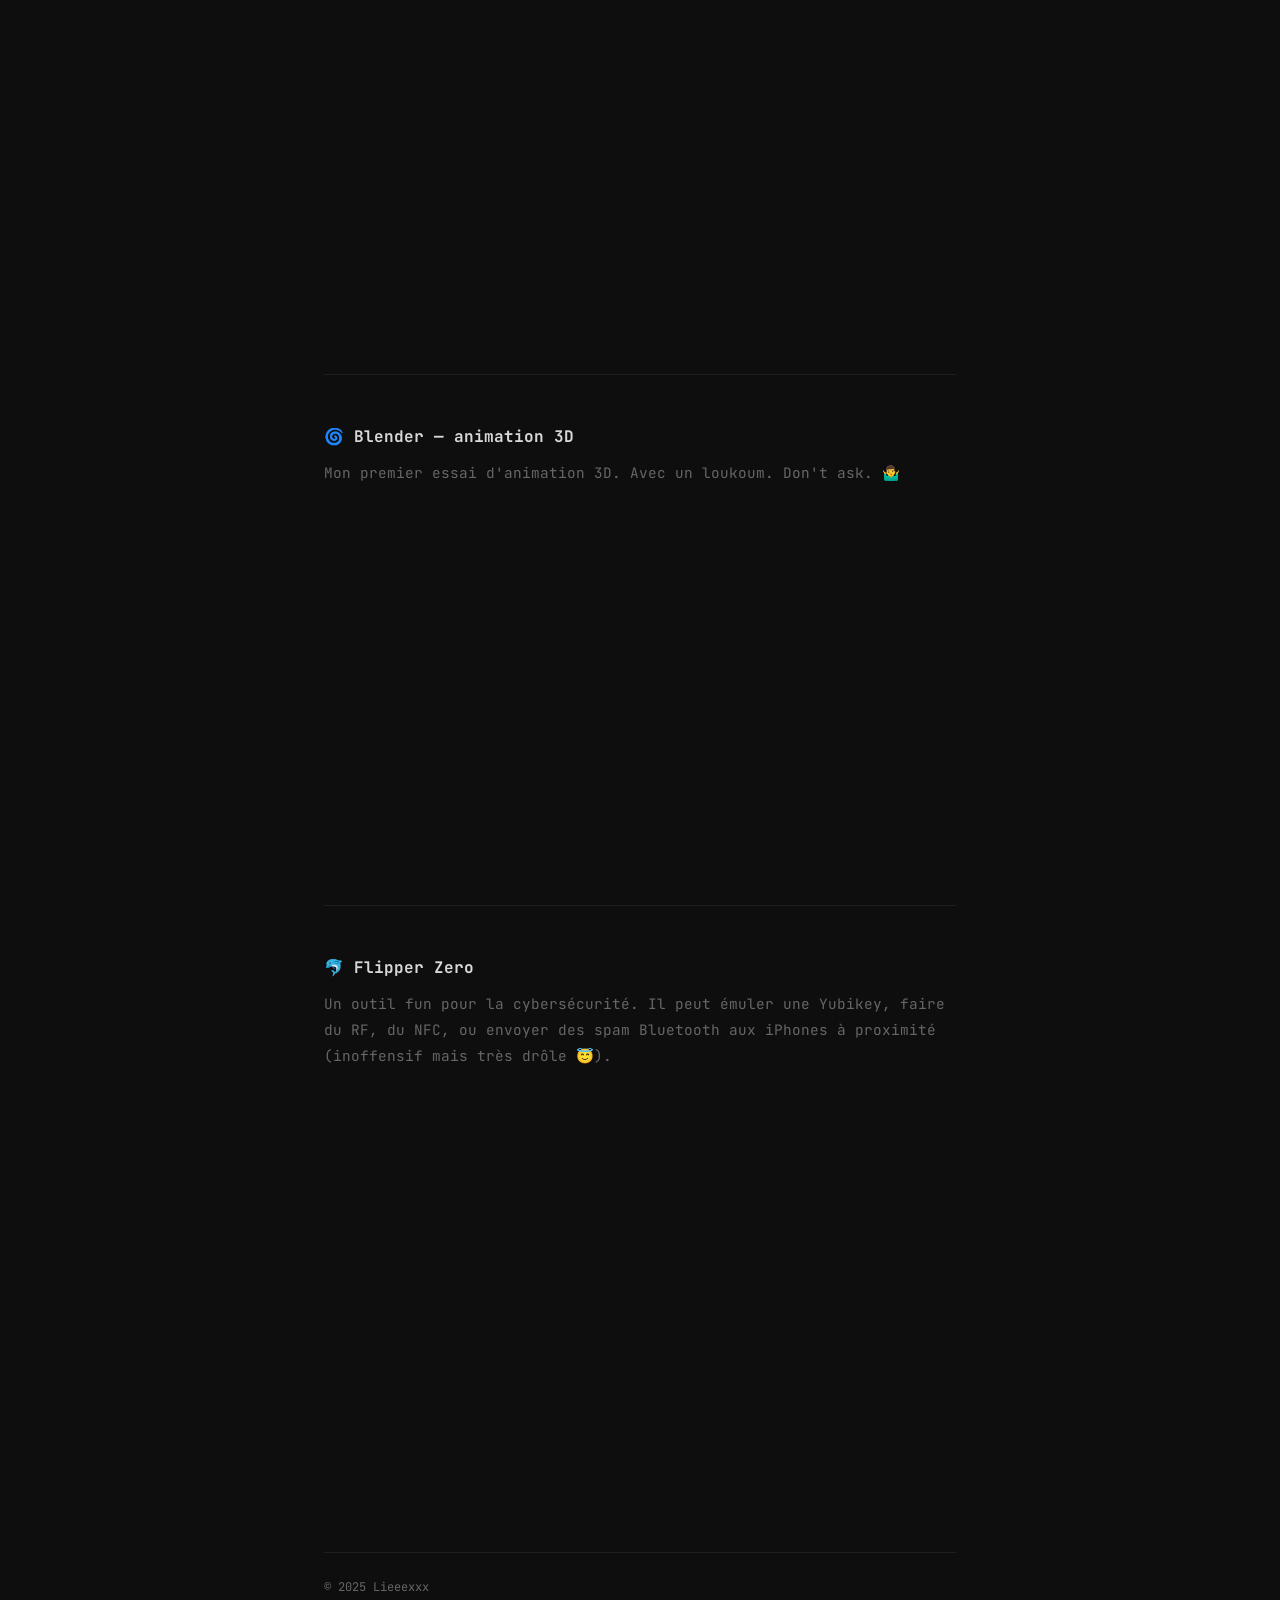
==== commit dc3a8330: "refreshness" ====
--- a/index.html
+++ b/index.html
@@ -4,127 +4,95 @@
   <meta charset="UTF-8">
   <meta name="viewport" content="width=device-width, initial-scale=1">
   <title>Portfolio | Lieeexxx</title>
-  <meta name="description" content="Portfolio de Lieeexxx : projets tech, scripts Python, Home Assistant, gadgets, et plus encore.">
+  <meta name="description" content="Portfolio de Lieeexxx : projets tech, scripts Python, Home Assistant, cybersécurité, et plus encore.">
   <link rel="stylesheet" href="style.css">
   <link rel="preconnect" href="https://fonts.googleapis.com">
   <link rel="preconnect" href="https://fonts.gstatic.com" crossorigin>
-  <link href="https://fonts.googleapis.com/css2?family=JetBrains+Mono:wght@400;700&family=Roboto:wght@400;700&display=swap" rel="stylesheet">
-  <script src="https://unpkg.com/powerglitch@latest/dist/powerglitch.min.js"></script>
+  <link href="https://fonts.googleapis.com/css2?family=JetBrains+Mono:wght@400;700&display=swap" rel="stylesheet">
+  <script src="https://unpkg.com/powerglitch@latest/dist/powerglitch.min.js" defer></script>
 </head>
 <body>
+
   <header>
-    <h1 class="glitch-text" data-text="Salut, moi c'est Lieeexxx 👋">Salut, moi c'est Lieeexxx 👋</h1>
-    <p class="subtitle">Passionné par le développement et la cybersécurité, j’automatise des objets non connectés avec un Wemos D1 Mini et Home Assistant ⚡<br>Entre autres 👾</p>
+    <h1 class="glitch-text" data-text="Lieeexxx">Lieeexxx</h1>
+    <p class="subtitle">Passionné par la réseautique et la cybersécurité.<br>Tout est automatisable ! j'héberge des serveurs, j'expérimente. ⚡</p>
+    <div class="neofetch-wrap" aria-hidden="true">
+      <pre id="neofetch-out"></pre>
+    </div>
   </header>
 
   <main>
-    <section class="about" id="about">
+
+    <section id="about">
       <h2>À propos</h2>
-      <p>👨‍💻 Passionné de tech, de Linux, Proxmox, de projets DIY (Home Assistant, Raspberry Pi, ESP...), et de cybersécurité.</p>
-      <p>Je développe surtout en <strong>Python</strong> (Flask, ESPHome), mais j’aime expérimenter et apprendre de nouveaux outils. J’aime quand les choses fonctionnent <strong>localement, sans cloud vulnérable</strong>.</p>
+      <p>J'expérimente avec des technologies telles que : Linux, Python, Home Assistant, Proxmox, Raspberry Pi, ESP8266... Mon truc c'est de faire tourner le maximum en local, sans dépendre d'un cloud tiers.</p>
+      <p>J'administre un homelab sous <strong>Proxmox</strong> où je fais tourner mes services — reverse proxy, domotique, et des serveurs de jeux via <strong>Pelican</strong>. J'aime quand ça tourne, j'aime encore plus comprendre pourquoi ça tourne.</p>
     </section>
 
-    <section class="projects" id="projects">
-      <h2>Quelques un de mes projets</h2>
-      <div class="project-grid">
+    <section id="projects">
+      <h2>Projets</h2>
 
-        <article class="project">
-          <h3>📡 Statistiques <a href="https://wigle.net" target="_blank" rel="noopener">Wigle</a></h3>
-          <p>Avec <a href="https://torik.fr" target="_blank" rel="noopener">Torik</a>, on capte des réseaux Wi-Fi en NC !</p>
-          <div class="wigle-stats">
-            <img src="https://wigle.net/bi/KJjGzzTmVik+iNcmrSVWNA.png" alt="Statistiques WiGLE - vinvic" loading="lazy">
-            <img src="https://wigle.net/bi/a7fSR43Qm7H9lbpFtei71A.png" alt="Statistiques WiGLE - justvin" loading="lazy">
-          </div>
-        </article>
+      <article class="project">
+        <h3>📡 Wardriving — <a href="https://wigle.net" target="_blank" rel="noopener">WiGLE</a></h3>
+        <p>Avec <a href="https://torik.fr" target="_blank" rel="noopener">Torik</a>, on capte des réseaux Wi-Fi en Nouvelle-Calédonie. Les réseaux sont ensuite géolocalisés et montrés sur une carte mondiale.</p>
+        <div class="wigle-stats">
+          <img src="https://wigle.net/bi/KJjGzzTmVik+iNcmrSVWNA.png" alt="Statistiques WiGLE - vinvic" loading="lazy">
+          <img src="https://wigle.net/bi/a7fSR43Qm7H9lbpFtei71A.png" alt="Statistiques WiGLE - justvin" loading="lazy">
+        </div>
+      </article>
 
-        <article class="project">
-          <h3>🌀 Animation 3D avec Blender</h3>
-          <p>Mon premier essai d’animation 3D sur Blender… avec un loukoum 🤷‍♂️</p>
-          <div class="video-container">
-            <iframe src="https://www.youtube.com/embed/wlbFZDnonDA"
-                    title="Animation Blender Loukoum"
-                    frameborder="0"
-                    allowfullscreen loading="lazy"></iframe>
-          </div>
-        </article>
+      <article class="project">
+        <h3>🌦️ Bot météo NC</h3>
+        <p>Bot Python qui poste une image météo de la NC toutes les 2h sur X.</p>
+        <a href="https://x.com/NC_Meteo" target="_blank" rel="noopener" class="btn-link glitch">→ @NC_Meteo</a>
+      </article>
 
-        <article class="project">
-          <h3>📱 Gamify School</h3>
-          <p>Un jeu mobile pour rendre l’apprentissage au lycée plus fun !</p>
-          <div class="video-container">
-            <iframe src="https://www.youtube.com/embed/cJWdNXvi4po"
-                    title="Gamify School Demo"
-                    frameborder="0"
-                    allow="accelerometer; autoplay; clipboard-write; encrypted-media; gyroscope; picture-in-picture"
-                    allowfullscreen loading="lazy"></iframe>
-          </div>
-        </article>
+      <article class="project">
+        <h3>📱 Gamify School</h3>
+        <p>Un jeu mobile pour rendre l'apprentissage au lycée un peu moins chiant.</p>
+        <div class="video-container">
+          <iframe src="https://www.youtube.com/embed/cJWdNXvi4po"
+                  title="Gamify School Demo"
+                  frameborder="0"
+                  allow="accelerometer; autoplay; clipboard-write; encrypted-media; gyroscope; picture-in-picture"
+                  allowfullscreen loading="lazy"></iframe>
+        </div>
+      </article>
 
-        <article class="project">
-          <h3>🌦️ Bot météo pour X (Twitter)</h3>
-          <p>Bot Python qui publie une image météo de la NC toutes les 2h.</p>
-          <a href="https://x.com/NC_Meteo" target="_blank" class="glitch x-button">Voir le compte X</a>
-        </article>
+      <article class="project">
+        <h3>🌀 Blender — animation 3D</h3>
+        <p>Mon premier essai d'animation 3D. Avec un loukoum. Don't ask. 🤷‍♂️</p>
+        <div class="video-container">
+          <iframe src="https://www.youtube.com/embed/wlbFZDnonDA"
+                  title="Animation Blender Loukoum"
+                  frameborder="0"
+                  allowfullscreen loading="lazy"></iframe>
+        </div>
+      </article>
 
-        <article class="project">
-          <h3>🖥️ Gadget : Flipper Zero</h3>
-          <p>Un outil fun pour la cybersécurité : il peut émuler une Yubikey ou lancer des attaques Bluetooth inoffensives (Iphone only 😇).</p>
-          <div class="sketchfab-embed-wrapper" style="margin-top: 1em;">
-            <iframe title="Flipper Zero"
-              frameborder="0"
-              allowfullscreen
-              mozallowfullscreen="true"
-              webkitallowfullscreen="true"
-              allow="autoplay; fullscreen; xr-spatial-tracking"
-              src="https://sketchfab.com/models/f8ad3fdf5f2b485ba46b0ac91626fc76/embed"
-              style="width: 100%; height: 330px;"></iframe>
-          </div>
-        </article>
-      </div>
+      <article class="project">
+        <h3>🐬 Flipper Zero</h3>
+        <p>Un outil fun pour la cybersécurité. Il peut émuler une Yubikey, faire du RF, du NFC, ou envoyer des spam Bluetooth aux iPhones à proximité (inoffensif mais très drôle 😇).</p>
+        <div class="sketchfab-embed-wrapper">
+          <iframe title="Flipper Zero"
+            frameborder="0"
+            allowfullscreen
+            mozallowfullscreen="true"
+            webkitallowfullscreen="true"
+            allow="autoplay; fullscreen; xr-spatial-tracking"
+            src="https://sketchfab.com/models/f8ad3fdf5f2b485ba46b0ac91626fc76/embed"
+            loading="lazy"></iframe>
+        </div>
+      </article>
+
     </section>
 
-    <section class="contact" id="contact">
-      <h2>Me contacter</h2>
-      <ul>
-        <li>🐙</li>
-      </ul>
-    </section>
   </main>
 
   <footer>
-    <p>© 2025 Lieeexxx</a></p>
+    <p>© 2025 Lieeexxx</p>
   </footer>
 
-  <script>
-    // Machine à écrire
-    const titre = "Salut, moi c'est Lieeexxx 👋";
-    const h1 = document.querySelector("header h1");
-    let index = 0;
-    function typeWriter() {
-      if (index < titre.length) {
-        h1.textContent += titre.charAt(index);
-        index++;
-        setTimeout(typeWriter, 50);
-      }
-    }
-    h1.textContent = "";
-    typeWriter();
-
-        // Animation au scroll
-    const sections = document.querySelectorAll("section, .project, footer");
-    const observer = new IntersectionObserver((entries, obs) => {
-      entries.forEach(entry => {
-        if (entry.isIntersecting) {
-          entry.target.classList.add("animate");
-          obs.unobserve(entry.target);
-        }
-      });
-    }, { threshold: 0.1 });
-    sections.forEach(section => observer.observe(section));
-    
-    // PowerGlitch
-    PowerGlitch.glitch('.glitch-text');
-    PowerGlitch.glitch('.glitch');
-  </script>
+  <script src="main.js" defer></script>
 </body>
 </html>
--- a/style.css
+++ b/style.css
@@ -1,206 +1,215 @@
-body {
-  font-family: 'Segoe UI', sans-serif;
-  background: #0e0e0e;
-  color: #f5f5f5;
+*, *::before, *::after {
+  box-sizing: border-box;
   margin: 0;
   padding: 0;
-  line-height: 1.6;
+}
+
+:root {
+  --green: #4cd137;
+  --bg: #0e0e0e;
+  --text: #d8d8d8;
+  --text-dim: #666;
+  --border: #1e1e1e;
+}
+
+html {
+  scroll-behavior: smooth;
+}
+
+body {
+  font-family: 'JetBrains Mono', 'Courier New', monospace;
+  background: var(--bg);
+  color: var(--text);
+  line-height: 1.8;
+  max-width: 680px;
+  margin: auto;
+  padding: 0 1.5em;
 }
 
 a {
-  color: #4cd137;
+  color: var(--green);
   text-decoration: none;
 }
 
-header, section, footer {
-  padding: 2em;
-  max-width: 800px;
-  margin: auto;
-}
-
+a:hover {
+  text-decoration: underline;
+}
+
+/* Header */
 header {
-  background: #1e1e1e;
+  padding: 5em 0 3em;
+  border-bottom: 1px solid var(--border);
+  margin-bottom: 3em;
+}
+
+header h1 {
+  font-size: clamp(2rem, 6vw, 3rem);
+  font-weight: 700;
+  color: var(--green);
+  margin-bottom: 0.4em;
+  letter-spacing: -0.02em;
   text-align: center;
-  border-bottom: 2px solid #4cd137;
+}
+
+.subtitle {
+  color: var(--text-dim);
+  font-size: 0.9rem;
+  line-height: 1.7;
+}
+
+/* Neofetch */
+.neofetch-wrap {
+  margin-top: 2.5em;
+  overflow-x: auto;
+}
+
+#neofetch-out {
+  font-family: 'JetBrains Mono', monospace;
+  font-size: 0.78rem;
+  line-height: 1.4;
+  white-space: pre;
+  display: inline-block;
+}
+
+#neofetch-out .nf-line {
+  display: block;
+  opacity: 0;
+  animation: nfappear 0.08s ease forwards;
+}
+
+@keyframes nfappear {
+  from { opacity: 0; transform: translateX(-4px); }
+  to   { opacity: 1; transform: translateX(0); }
+}
+
+.nf-logo  { color: #1793d1; }
+.nf-user  { color: #fff; font-weight: 700; }
+.nf-sep   { color: #333; }
+.nf-key   { color: #4cd137; }
+.nf-colon { color: #555; }
+.nf-val   { color: #bbb; }
+
+/* Sections */
+section {
+  margin-bottom: 4em;
+  opacity: 0;
+  transform: translateY(16px);
+  transition: opacity 0.5s ease, transform 0.5s ease;
+}
+
+section.animate {
+  opacity: 1;
+  transform: translateY(0);
 }
 
 section h2 {
-  margin-top: 0;
-  color: #4cd137;
-}
-
-ul {
-  list-style: none;
-  padding: 0;
-}
-
-li::before {
-  content: "➤ ";
-  color: #4cd137;
-}
-/* Animations de base */
-@keyframes fadeIn {
-  from { opacity: 0; transform: translateY(20px); }
-  to { opacity: 1; transform: translateY(0); }
-}
-
-@keyframes slideInRight {
-  from { transform: translateX(-50px); opacity: 0; }
-  to { transform: translateX(0); opacity: 1; }
-}
-
-body {
-  font-family: 'Segoe UI', sans-serif;
-  background: #0e0e0e;
-  color: #f5f5f5;
-  margin: 0;
-  padding: 0;
-  line-height: 1.6;
-  animation: fadeIn 1s ease-in-out;
-}
-
-a {
-  color: #4cd137;
-  text-decoration: none;
-  transition: all 0.3s ease;
-}
-
-a:hover {
-  text-shadow: 0 0 5px #4cd137aa, 0 0 10px #4cd13755;
-  transform: scale(1.05);
-}
-
-header, section, footer {
-  padding: 2em;
-  max-width: 800px;
-  margin: auto;
-}
-
-header {
-  background: #1e1e1e;
-  text-align: center;
-  border-bottom: 2px solid #4cd137;
-  animation: slideInRight 1s ease forwards;
-}
-
-section h2 {
-  margin-top: 0;
-  color: #4cd137;
-  position: relative;
-}
-
-ul {
-  list-style: none;
-  padding: 0;
-}
-
-li {
+  font-size: 0.75rem;
+  text-transform: uppercase;
+  letter-spacing: 0.15em;
+  color: var(--text-dim);
+  margin-bottom: 1.5em;
+  border-bottom: 1px solid var(--border);
+  padding-bottom: 0.5em;
+}
+
+section p {
+  color: var(--text-dim);
   margin-bottom: 0.8em;
-  transition: transform 0.3s ease, background 0.3s ease, padding-left 0.3s ease, border-left 0.3s ease;
-}
-
-li:hover {
-  transform: translateX(5px); /* petit glissement */
-  background: rgba(255, 255, 255, 0.05);
-  padding-left: 5px;
-  border-left: 2px solid #4cd137;
-}
-
-
-li::before {
-  content: "➤ ";
-  color: #4cd137;
-  margin-right: 5px;
-}
-
-footer {
-  text-align: center;
-  margin-top: 2em;
-  font-size: 0.9em;
-  opacity: 0.7;
-}
-.projects a {
-  color: #70ffb7;
-  font-weight: bold;
-  transition: all 0.2s ease;
-}
-
-.projects a:hover {
-  color: #fff;
-  text-shadow: 0 0 5px #70ffb7, 0 0 10px #70ffb755;
-}
-
+  font-size: 0.9rem;
+}
+
+section p strong {
+  color: var(--text);
+}
+
+/* Projects */
 .project {
   margin-bottom: 3em;
-  animation: fadeIn 1s ease forwards;
-  opacity: 0;
-}
-.project:nth-child(n) {
-  animation-delay: 0.3s;
-}
+  padding-bottom: 3em;
+  border-bottom: 1px solid var(--border);
+  opacity: 0;
+  transform: translateY(12px);
+  transition: opacity 0.5s ease, transform 0.5s ease;
+}
+
+.project:last-child {
+  border-bottom: none;
+}
+
+.project.animate {
+  opacity: 1;
+  transform: translateY(0);
+}
+
 .project h3 {
+  font-size: 1rem;
+  font-weight: 700;
+  color: var(--text);
   margin-bottom: 0.5em;
-  color: #4cd137;
 }
 
 .project p {
-  margin-top: 0.2em;
-}
-
-.video-container {
+  margin-bottom: 0.8em;
+}
+
+.btn-link {
+  font-size: 0.85rem;
+  color: var(--green);
+  display: inline-block;
+  margin-top: 0.3em;
+}
+
+/* Wigle */
+.wigle-stats {
+  display: flex;
+  gap: 0.5em;
+  flex-wrap: wrap;
+  margin-top: 1em;
+}
+
+.wigle-stats img {
+  max-width: 100%;
+  height: auto;
+}
+
+/* Videos & embeds */
+.video-container,
+.sketchfab-embed-wrapper {
   position: relative;
   padding-bottom: 56.25%;
   height: 0;
   overflow: hidden;
-  max-width: 100%;
-}
-
-.video-container iframe {
-  position: absolute;
-  top: 0;
-  left: 0;
-  width: 100%;
-  height: 100%;
-}
-.sketchfab-embed-wrapper {
-  position: relative;
-  padding-bottom: 56.25%; /* Ratio 16:9 */
-  height: 0;
-  overflow: hidden;
-}
-
+  margin-top: 1em;
+}
+
+.video-container iframe,
 .sketchfab-embed-wrapper iframe {
   position: absolute;
-  top: 0;
-  left: 0;
-  width: 100%;
-  height: 100%;
-}
-/* Animation de fade + slide */
-section, .project, footer {
-  opacity: 0;
-  transform: translateY(50px);
-  transition: all 0.8s ease-out;
-}
-
-section.animate,
-.project.animate,
+  top: 0; left: 0;
+  width: 100%; height: 100%;
+  border: none;
+}
+
+/* Contact */
+#contact ul {
+  list-style: none;
+}
+
+#contact li {
+  margin-bottom: 0.5em;
+  font-size: 0.9rem;
+}
+
+/* Footer */
+footer {
+  padding: 2em 0;
+  border-top: 1px solid var(--border);
+  font-size: 0.75rem;
+  color: var(--text-dim);
+  opacity: 0;
+  transition: opacity 0.5s ease;
+}
+
 footer.animate {
   opacity: 1;
-  transform: translateY(0);
-}
-.x-button {
-  display: inline-block;
-  padding: 12px 24px;
-  margin-top: 12px;
-  background-color: #000000; /* Couleur X (anciennement Twitter) */
-  color: white;
-  font-weight: bold;
-  border-radius: 8px;
-  text-decoration: none;
-  transition: background-color 0.3s ease;
-}
-
-.x-button:hover {
-  background-color: #1a1a1a;
-}
+}
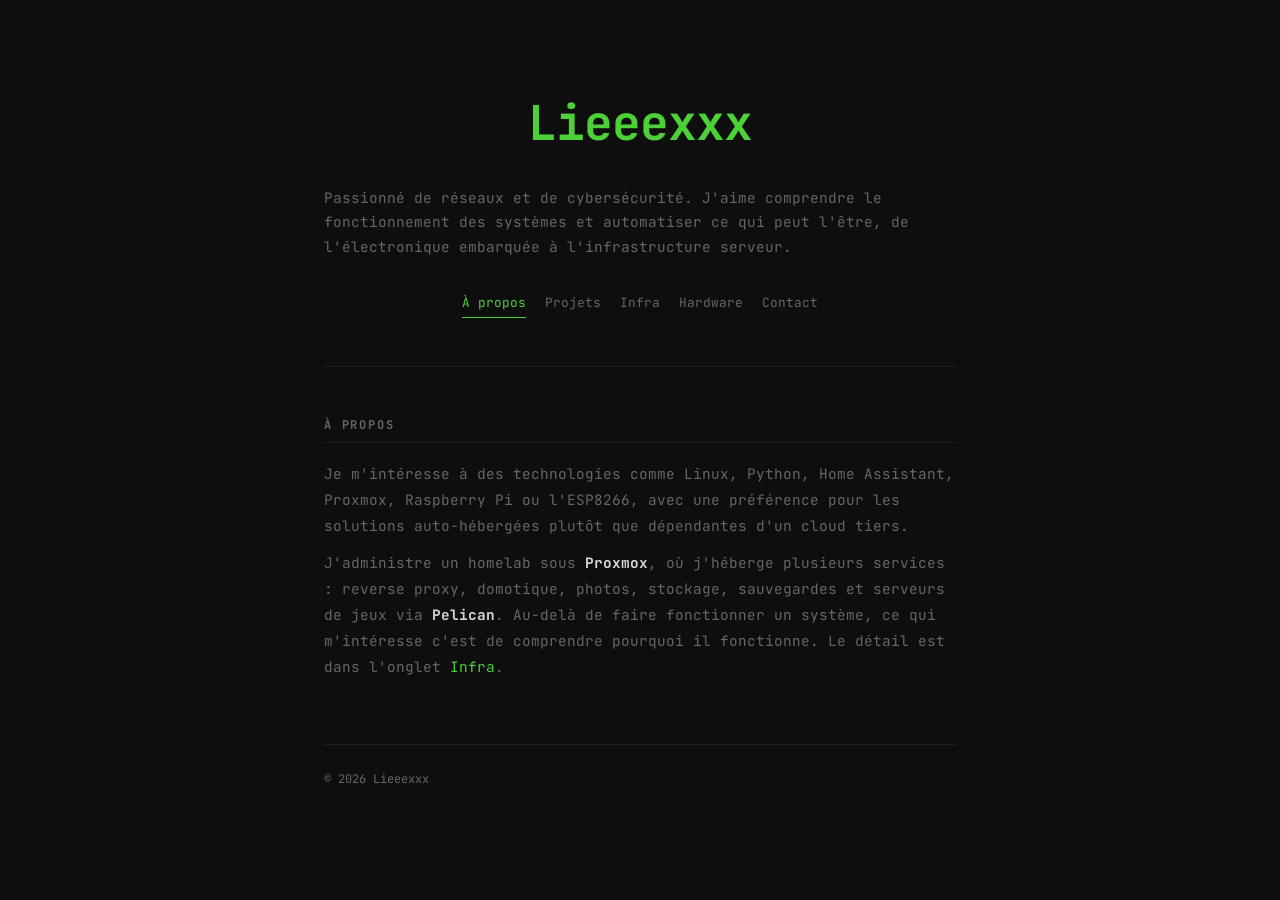
==== commit bbe00874: "Professionnalisation du portfolio : onglets, onglet Infra, déploiement Docker - Navigation par ongle" ====
--- a/index.html
+++ b/index.html
@@ -5,36 +5,48 @@
   <meta name="viewport" content="width=device-width, initial-scale=1">
   <title>Portfolio | Lieeexxx</title>
   <meta name="description" content="Portfolio de Lieeexxx : projets tech, scripts Python, Home Assistant, cybersécurité, et plus encore.">
-  <link rel="stylesheet" href="style.css">
+
+  <meta property="og:type" content="website">
+  <meta property="og:title" content="Portfolio | Lieeexxx">
+  <meta property="og:description" content="Réseautique, cybersécurité, homelab : projets et expérimentations.">
+  <meta property="og:url" content="https://www.lieeexxx.fr">
+  <meta name="twitter:card" content="summary">
+
+  <link rel="icon" href="data:image/svg+xml,%3Csvg xmlns='http://www.w3.org/2000/svg' viewBox='0 0 32 32'%3E%3Crect width='32' height='32' fill='%230e0e0e'/%3E%3Ctext x='16' y='23' font-family='monospace' font-size='20' font-weight='bold' fill='%234cd137' text-anchor='middle'%3E&gt;_%3C/text%3E%3C/svg%3E">
+
+  <link rel="stylesheet" href="style.css?v=4">
   <link rel="preconnect" href="https://fonts.googleapis.com">
   <link rel="preconnect" href="https://fonts.gstatic.com" crossorigin>
   <link href="https://fonts.googleapis.com/css2?family=JetBrains+Mono:wght@400;700&display=swap" rel="stylesheet">
-  <script src="https://unpkg.com/powerglitch@latest/dist/powerglitch.min.js" defer></script>
 </head>
 <body>
 
   <header>
-    <h1 class="glitch-text" data-text="Lieeexxx">Lieeexxx</h1>
-    <p class="subtitle">Passionné par la réseautique et la cybersécurité.<br>Tout est automatisable ! j'héberge des serveurs, j'expérimente. ⚡</p>
-    <div class="neofetch-wrap" aria-hidden="true">
-      <pre id="neofetch-out"></pre>
-    </div>
+    <h1>Lieeexxx</h1>
+    <p class="subtitle">Passionné de réseaux et de cybersécurité. J'aime comprendre le fonctionnement des systèmes et automatiser ce qui peut l'être, de l'électronique embarquée à l'infrastructure serveur.</p>
+    <nav class="tabs">
+      <a href="#about" class="active">À propos</a>
+      <a href="#projects">Projets</a>
+      <a href="#infra">Infra</a>
+      <a href="#hardware">Hardware</a>
+      <a href="#contact">Contact</a>
+    </nav>
   </header>
 
   <main>
 
     <section id="about">
       <h2>À propos</h2>
-      <p>J'expérimente avec des technologies telles que : Linux, Python, Home Assistant, Proxmox, Raspberry Pi, ESP8266... Mon truc c'est de faire tourner le maximum en local, sans dépendre d'un cloud tiers.</p>
-      <p>J'administre un homelab sous <strong>Proxmox</strong> où je fais tourner mes services — reverse proxy, domotique, et des serveurs de jeux via <strong>Pelican</strong>. J'aime quand ça tourne, j'aime encore plus comprendre pourquoi ça tourne.</p>
-    </section>
-
-    <section id="projects">
+      <p>Je m'intéresse à des technologies comme Linux, Python, Home Assistant, Proxmox, Raspberry Pi ou l'ESP8266, avec une préférence pour les solutions auto-hébergées plutôt que dépendantes d'un cloud tiers.</p>
+      <p>J'administre un homelab sous <a href="https://www.proxmox.com" target="_blank" rel="noopener"><strong>Proxmox</strong></a>, où j'héberge plusieurs services : reverse proxy, domotique, photos, stockage, sauvegardes et serveurs de jeux via <a href="https://pelican.dev" target="_blank" rel="noopener"><strong>Pelican</strong></a>. Au-delà de faire fonctionner un système, ce qui m'intéresse c'est de comprendre pourquoi il fonctionne. Le détail est dans l'onglet <a href="#infra">Infra</a>.</p>
+    </section>
+
+    <section id="projects" hidden>
       <h2>Projets</h2>
 
       <article class="project">
-        <h3>📡 Wardriving — <a href="https://wigle.net" target="_blank" rel="noopener">WiGLE</a></h3>
-        <p>Avec <a href="https://torik.fr" target="_blank" rel="noopener">Torik</a>, on capte des réseaux Wi-Fi en Nouvelle-Calédonie. Les réseaux sont ensuite géolocalisés et montrés sur une carte mondiale.</p>
+        <h3>Cartographie Wi-Fi (Wardriving) — <a href="https://wigle.net" target="_blank" rel="noopener">WiGLE</a></h3>
+        <p>Avec <a href="https://torik.fr" target="_blank" rel="noopener">Torik</a>, nous recensons les réseaux Wi-Fi visibles publiquement en Nouvelle-Calédonie, dans le cadre du projet collaboratif WiGLE qui les géolocalise sur une carte mondiale. Une démarche purement passive : seules les informations diffusées publiquement (SSID, position) sont collectées.</p>
         <div class="wigle-stats">
           <img src="https://wigle.net/bi/KJjGzzTmVik+iNcmrSVWNA.png" alt="Statistiques WiGLE - vinvic" loading="lazy">
           <img src="https://wigle.net/bi/a7fSR43Qm7H9lbpFtei71A.png" alt="Statistiques WiGLE - justvin" loading="lazy">
@@ -42,14 +54,21 @@
       </article>
 
       <article class="project">
-        <h3>🌦️ Bot météo NC</h3>
-        <p>Bot Python qui poste une image météo de la NC toutes les 2h sur X.</p>
-        <a href="https://x.com/NC_Meteo" target="_blank" rel="noopener" class="btn-link glitch">→ @NC_Meteo</a>
-      </article>
-
-      <article class="project">
-        <h3>📱 Gamify School</h3>
-        <p>Un jeu mobile pour rendre l'apprentissage au lycée un peu moins chiant.</p>
+        <h3>Bot météo automatisé — Nouvelle-Calédonie</h3>
+        <p>Bot Python qui publie automatiquement une image météo de la Nouvelle-Calédonie toutes les deux heures sur X.</p>
+        <div class="x-timeline">
+          <a class="twitter-timeline"
+             data-theme="dark"
+             data-chrome="noheader nofooter noborders transparent"
+             data-height="500"
+             data-dnt="true"
+             href="https://twitter.com/NC_Meteo?ref_src=twsrc%5Etfw">Tweets de @NC_Meteo</a>
+        </div>
+      </article>
+
+      <article class="project">
+        <h3>Gamify School — application mobile éducative</h3>
+        <p>Application mobile pensée pour rendre l'apprentissage au lycée plus engageant, à travers des mécaniques de jeu : progression, récompenses, défis.</p>
         <div class="video-container">
           <iframe src="https://www.youtube.com/embed/cJWdNXvi4po"
                   title="Gamify School Demo"
@@ -60,8 +79,8 @@
       </article>
 
       <article class="project">
-        <h3>🌀 Blender — animation 3D</h3>
-        <p>Mon premier essai d'animation 3D. Avec un loukoum. Don't ask. 🤷‍♂️</p>
+        <h3>Animation 3D — Blender</h3>
+        <p>Premier projet d'animation 3D, avec simulation de fluide sous Blender.</p>
         <div class="video-container">
           <iframe src="https://www.youtube.com/embed/wlbFZDnonDA"
                   title="Animation Blender Loukoum"
@@ -71,8 +90,8 @@
       </article>
 
       <article class="project">
-        <h3>🐬 Flipper Zero</h3>
-        <p>Un outil fun pour la cybersécurité. Il peut émuler une Yubikey, faire du RF, du NFC, ou envoyer des spam Bluetooth aux iPhones à proximité (inoffensif mais très drôle 😇).</p>
+        <h3>Flipper Zero — tests de sécurité matérielle</h3>
+        <p>Outil polyvalent utilisé pour des tests de sécurité sur du matériel radio : émulation Yubikey, RF, NFC, et audit de l'exposition Bluetooth des appareils à proximité.</p>
         <div class="sketchfab-embed-wrapper">
           <iframe title="Flipper Zero"
             frameborder="0"
@@ -85,14 +104,116 @@
         </div>
       </article>
 
+      <article class="project">
+        <h3>Meshtastic — communication longue portée</h3>
+        <p>J'utilise deux appareils Heltec V3 (ESP32 + LoRa) sous <a href="https://meshtastic.org" target="_blank" rel="noopener">Meshtastic</a>, un firmware open source qui permet de créer un réseau maillé décentralisé sans passer par le réseau cellulaire ni par Internet. L'un des deux tourne sur batteries 18650, pour une autonomie et une portabilité accrues sur le terrain.</p>
+        <p>Le LoRa (Long Range) est une technologie radio basse consommation capable de couvrir plusieurs kilomètres en zone dégagée. Des projets comme Meshtastic ou MeshCore s'appuient dessus pour bâtir des réseaux mesh ouverts, et je pense que cette technologie a un vrai avenir : communication hors-réseau en randonnée ou en montagne, coordination lors d'événements ou de situations d'urgence, capteurs IoT longue portée... les cas d'usage sont encore largement à explorer.</p>
+        <p>Sa compatibilité avec <a href="https://tak.gov" target="_blank" rel="noopener">ATAK</a> mérite d'être plus connue : elle permet de visualiser la position d'une équipe en temps réel sans infrastructure réseau, un vrai atout pour la sécurité en randonnée comme pour la coordination de professionnels (pompiers, forces de l'ordre).</p>
+      </article>
+
+    </section>
+
+    <section id="infra" hidden>
+      <h2>Infrastructure</h2>
+      <p>Aperçu général des briques que j'utilise dans mon homelab. C'est volontairement une vue d'ensemble, pas un plan détaillé ; chaque brique renvoie vers son projet.</p>
+
+      <div class="arch" role="group" aria-label="Schéma de l'architecture du homelab">
+
+        <div class="layer">
+          <span class="layer-label">Accès</span>
+          <div class="nodes">
+            <a class="node" href="https://netbird.io" target="_blank" rel="noopener"><i class="dot"></i>NetBird<small>VPN mesh</small></a>
+          </div>
+        </div>
+
+        <div class="flow-v" aria-hidden="true"></div>
+
+        <div class="layer">
+          <span class="layer-label">Services</span>
+          <div class="nodes">
+            <a class="node" href="https://www.home-assistant.io" target="_blank" rel="noopener"><i class="dot"></i>Home Assistant<small>domotique</small></a>
+            <a class="node" href="https://immich.app" target="_blank" rel="noopener"><i class="dot"></i>Immich<small>photos</small></a>
+            <a class="node" href="https://pelican.dev" target="_blank" rel="noopener"><i class="dot"></i>Pelican<small>serveurs de jeux</small></a>
+            <a class="node" href="https://uptime.kuma.pet" target="_blank" rel="noopener"><i class="dot"></i>Uptime Kuma<small>supervision</small>
+              <span class="kuma" aria-hidden="true"><b></b><b></b><b></b><b></b><b></b><b></b><b></b><b></b><b></b><b></b><b></b><b></b></span>
+            </a>
+          </div>
+        </div>
+
+        <div class="flow-v" aria-hidden="true"></div>
+
+        <div class="layer">
+          <span class="layer-label">Virtualisation</span>
+          <div class="nodes">
+            <a class="node wide" href="https://www.proxmox.com" target="_blank" rel="noopener"><i class="dot"></i>Proxmox VE<small>virtualisation</small></a>
+          </div>
+        </div>
+
+        <div class="flow-v" aria-hidden="true"></div>
+
+        <div class="layer">
+          <span class="layer-label">Stockage &amp; sauvegarde</span>
+          <div class="nodes">
+            <a class="node" href="https://www.truenas.com" target="_blank" rel="noopener"><i class="dot"></i>TrueNAS<small>NAS</small></a>
+            <a class="node" href="https://min.io" target="_blank" rel="noopener"><i class="dot"></i>MinIO<small>stockage S3</small></a>
+            <a class="node" href="https://www.proxmox.com/en/products/proxmox-backup-server/overview" target="_blank" rel="noopener"><i class="dot"></i>PBS<small>sauvegardes</small></a>
+          </div>
+        </div>
+
+      </div>
+
+      <h3 class="sub">Domotique : Home Assistant + Zigbee</h3>
+      <p>Les capteurs et actionneurs Zigbee communiquent en local avec Home Assistant, sans passer par le cloud d'un constructeur.</p>
+
+      <div class="zigbee" role="group" aria-label="Chaîne Zigbee vers Home Assistant">
+        <a class="node" href="https://csa-iot.org/all-solutions/zigbee/" target="_blank" rel="noopener"><i class="dot"></i>Capteurs Zigbee<small>capteurs</small></a>
+        <div class="flow-h" aria-hidden="true"></div>
+        <span class="node"><i class="dot"></i>Passerelle Zigbee<small>réseau local</small></span>
+        <div class="flow-h" aria-hidden="true"></div>
+        <a class="node" href="https://www.home-assistant.io" target="_blank" rel="noopener"><i class="dot"></i>Home Assistant<small>automatisations</small></a>
+      </div>
+
+      <h3 class="sub">Les outils</h3>
+      <ul class="tools">
+        <li><a href="https://www.proxmox.com" target="_blank" rel="noopener">Proxmox VE</a> — hyperviseur de virtualisation.</li>
+        <li><a href="https://www.proxmox.com/en/products/proxmox-backup-server/overview" target="_blank" rel="noopener">Proxmox Backup Server</a> — solution de sauvegarde.</li>
+        <li><a href="https://www.truenas.com" target="_blank" rel="noopener">TrueNAS</a> — stockage réseau basé sur ZFS.</li>
+        <li><a href="https://min.io" target="_blank" rel="noopener">MinIO</a> — stockage objet compatible S3, auto-hébergé.</li>
+        <li><a href="https://immich.app" target="_blank" rel="noopener">Immich</a> — gestion de photos et vidéos auto-hébergée.</li>
+        <li><a href="https://uptime.kuma.pet" target="_blank" rel="noopener">Uptime Kuma</a> — supervision de la disponibilité des services.</li>
+        <li><a href="https://netbird.io" target="_blank" rel="noopener">NetBird</a> — VPN mesh pour accéder au homelab à distance.</li>
+        <li><a href="https://pelican.dev" target="_blank" rel="noopener">Pelican</a> — panel de gestion de serveurs de jeux.</li>
+        <li><a href="https://www.home-assistant.io" target="_blank" rel="noopener">Home Assistant</a> + <a href="https://csa-iot.org/all-solutions/zigbee/" target="_blank" rel="noopener">Zigbee</a> — domotique locale.</li>
+      </ul>
+    </section>
+
+    <section id="hardware" hidden>
+      <h2>Hardware</h2>
+      <p>Ma carte programmable de prédilection : l'<strong>ESP32</strong>, pour sa polyvalence et son Wi-Fi/Bluetooth intégrés.</p>
+      <ul>
+        <li><strong>ESP32</strong> — le microcontrôleur que j'utilise le plus, toutes plateformes confondues.</li>
+        <li><strong>Heltec V3</strong> (ESP32 + LoRa) — mes deux appareils <a href="#projects">Meshtastic</a>, dont un sur batteries 18650 pour la portabilité.</li>
+        <li><strong>ESP8266</strong> — pour les projets IoT plus légers.</li>
+        <li><strong>Raspberry Pi</strong> — dès qu'il faut un vrai OS Linux embarqué.</li>
+        <li><strong>Flipper Zero</strong> — mon outil de test cybersécurité (RF, NFC, Bluetooth).</li>
+      </ul>
+    </section>
+
+    <section id="contact" hidden>
+      <h2>Contact</h2>
+      <ul>
+        <li>Email — <a href="mailto:virgil@lieeexxx.fr">virgil@lieeexxx.fr</a></li>
+        <li>GitHub — <a href="https://github.com/Vin-svg" target="_blank" rel="noopener">github.com/Vin-svg</a></li>
+      </ul>
     </section>
 
   </main>
 
   <footer>
-    <p>© 2025 Lieeexxx</p>
+    <p>© 2026 Lieeexxx</p>
   </footer>
 
-  <script src="main.js" defer></script>
+  <script async src="https://platform.twitter.com/widgets.js" charset="utf-8"></script>
+  <script src="main.js?v=3" defer></script>
 </body>
 </html>
--- a/style.css
+++ b/style.css
@@ -35,6 +35,12 @@
   text-decoration: underline;
 }
 
+a:focus-visible,
+.tabs a:focus-visible {
+  outline: 2px solid var(--green);
+  outline-offset: 3px;
+}
+
 /* Header */
 header {
   padding: 5em 0 3em;
@@ -57,37 +63,29 @@
   line-height: 1.7;
 }
 
-/* Neofetch */
-.neofetch-wrap {
+/* Nav tabs */
+.tabs {
+  display: flex;
+  justify-content: center;
+  flex-wrap: wrap;
+  gap: 1.5em;
   margin-top: 2.5em;
-  overflow-x: auto;
-}
-
-#neofetch-out {
-  font-family: 'JetBrains Mono', monospace;
-  font-size: 0.78rem;
-  line-height: 1.4;
-  white-space: pre;
-  display: inline-block;
-}
-
-#neofetch-out .nf-line {
-  display: block;
-  opacity: 0;
-  animation: nfappear 0.08s ease forwards;
-}
-
-@keyframes nfappear {
-  from { opacity: 0; transform: translateX(-4px); }
-  to   { opacity: 1; transform: translateX(0); }
-}
-
-.nf-logo  { color: #1793d1; }
-.nf-user  { color: #fff; font-weight: 700; }
-.nf-sep   { color: #333; }
-.nf-key   { color: #4cd137; }
-.nf-colon { color: #555; }
-.nf-val   { color: #bbb; }
+  font-size: 0.8rem;
+}
+
+.tabs a {
+  color: var(--text-dim);
+  text-decoration: none;
+  border-bottom: 1px solid transparent;
+  padding-bottom: 0.2em;
+}
+
+.tabs a:hover,
+.tabs a.active {
+  color: var(--green);
+  border-bottom-color: var(--green);
+  text-decoration: none;
+}
 
 /* Sections */
 section {
@@ -152,11 +150,11 @@
   margin-bottom: 0.8em;
 }
 
-.btn-link {
-  font-size: 0.85rem;
-  color: var(--green);
-  display: inline-block;
-  margin-top: 0.3em;
+/* X timeline */
+.x-timeline {
+  margin-top: 1em;
+  max-width: 100%;
+  overflow: hidden;
 }
 
 /* Wigle */
@@ -190,14 +188,227 @@
   border: none;
 }
 
-/* Contact */
-#contact ul {
+/* Contact & Hardware lists */
+#contact ul,
+#hardware ul {
   list-style: none;
 }
 
-#contact li {
+#contact li,
+#hardware li {
   margin-bottom: 0.5em;
   font-size: 0.9rem;
+  color: var(--text-dim);
+}
+
+#hardware ul {
+  margin-top: 1em;
+}
+
+/* Infra diagrams */
+.arch {
+  display: flex;
+  flex-direction: column;
+  align-items: stretch;
+  margin: 1.5em 0 2.5em;
+}
+
+.layer {
+  border: 1px solid var(--border);
+  padding: 0.9em 1em 1em;
+}
+
+.layer-label {
+  display: block;
+  font-size: 0.65rem;
+  text-transform: uppercase;
+  letter-spacing: 0.15em;
+  color: var(--text-dim);
+  margin-bottom: 0.7em;
+}
+
+.nodes {
+  display: flex;
+  flex-wrap: wrap;
+  gap: 0.6em;
+}
+
+.node {
+  position: relative;
+  display: flex;
+  flex-direction: column;
+  flex: 1 1 130px;
+  gap: 0.1em;
+  padding: 0.6em 0.8em 0.6em 1.9em;
+  border: 1px solid #2a2a2a;
+  color: var(--text);
+  font-size: 0.8rem;
+  line-height: 1.4;
+  transition: border-color 0.2s ease, color 0.2s ease;
+}
+
+a.node:hover {
+  border-color: var(--green);
+  color: var(--green);
+  text-decoration: none;
+}
+
+.node small {
+  font-size: 0.65rem;
+  color: var(--text-dim);
+}
+
+.node.wide { flex-basis: 100%; }
+
+.dot {
+  position: absolute;
+  left: 0.8em;
+  top: 1em;
+  width: 6px;
+  height: 6px;
+  border-radius: 50%;
+  background: var(--green);
+  animation: pulse 2.4s ease-out infinite;
+}
+
+.nodes > .node:nth-child(2) .dot { animation-delay: 0.4s; }
+.nodes > .node:nth-child(3) .dot { animation-delay: 0.8s; }
+.nodes > .node:nth-child(4) .dot { animation-delay: 1.2s; }
+
+@keyframes pulse {
+  0%   { box-shadow: 0 0 0 0 rgba(76, 209, 55, 0.55); }
+  70%, 100% { box-shadow: 0 0 0 7px rgba(76, 209, 55, 0); }
+}
+
+.flow-v {
+  position: relative;
+  align-self: center;
+  width: 0;
+  height: 30px;
+  border-left: 1px dashed #333;
+}
+
+.flow-v::after {
+  content: '';
+  position: absolute;
+  left: -3px;
+  top: 0;
+  width: 5px;
+  height: 5px;
+  border-radius: 50%;
+  background: var(--green);
+  animation: packet-v 1.8s linear infinite;
+}
+
+@keyframes packet-v {
+  0%   { top: 0; opacity: 0; }
+  15%, 85% { opacity: 1; }
+  100% { top: calc(100% - 5px); opacity: 0; }
+}
+
+.kuma {
+  display: flex;
+  gap: 2px;
+  margin-top: 0.4em;
+  height: 12px;
+}
+
+.kuma b {
+  flex: 1;
+  background: var(--green);
+  opacity: 0.25;
+  animation: beat 2.4s ease-in-out infinite;
+}
+
+.kuma b:nth-child(1)  { animation-delay: 0s; }
+.kuma b:nth-child(2)  { animation-delay: 0.2s; }
+.kuma b:nth-child(3)  { animation-delay: 0.4s; }
+.kuma b:nth-child(4)  { animation-delay: 0.6s; }
+.kuma b:nth-child(5)  { animation-delay: 0.8s; }
+.kuma b:nth-child(6)  { animation-delay: 1.0s; }
+.kuma b:nth-child(7)  { animation-delay: 1.2s; }
+.kuma b:nth-child(8)  { animation-delay: 1.4s; }
+.kuma b:nth-child(9)  { animation-delay: 1.6s; }
+.kuma b:nth-child(10) { animation-delay: 1.8s; }
+.kuma b:nth-child(11) { animation-delay: 2.0s; }
+.kuma b:nth-child(12) { animation-delay: 2.2s; }
+
+@keyframes beat {
+  0%, 100% { opacity: 0.25; }
+  10%      { opacity: 1; }
+  30%      { opacity: 0.25; }
+}
+
+.sub {
+  font-size: 0.95rem;
+  color: var(--text);
+  margin: 2.5em 0 0.5em;
+}
+
+.zigbee {
+  display: flex;
+  align-items: stretch;
+  margin: 1.2em 0 2.5em;
+}
+
+.zigbee .node { flex: 1 1 0; }
+
+.flow-h {
+  position: relative;
+  align-self: center;
+  flex: 0 0 36px;
+  height: 0;
+  border-top: 1px dashed #333;
+}
+
+.flow-h::after {
+  content: '';
+  position: absolute;
+  top: -3px;
+  left: 0;
+  width: 5px;
+  height: 5px;
+  border-radius: 50%;
+  background: var(--green);
+  animation: packet-h 1.4s linear infinite;
+}
+
+@keyframes packet-h {
+  0%   { left: 0; opacity: 0; }
+  15%, 85% { opacity: 1; }
+  100% { left: calc(100% - 5px); opacity: 0; }
+}
+
+.tools {
+  list-style: none;
+  margin-top: 1em;
+}
+
+.tools li {
+  font-size: 0.85rem;
+  color: var(--text-dim);
+  margin-bottom: 0.6em;
+}
+
+@media (max-width: 560px) {
+  .zigbee { flex-direction: column; }
+  .flow-h {
+    flex: 0 0 26px;
+    width: 0;
+    height: auto;
+    border-top: none;
+    border-left: 1px dashed #333;
+  }
+  .flow-h::after {
+    top: 0;
+    left: -3px;
+    animation-name: packet-v;
+  }
+}
+
+@media (prefers-reduced-motion: reduce) {
+  .dot, .kuma b, .flow-v::after, .flow-h::after { animation: none; }
+  .kuma b { opacity: 0.6; }
 }
 
 /* Footer */
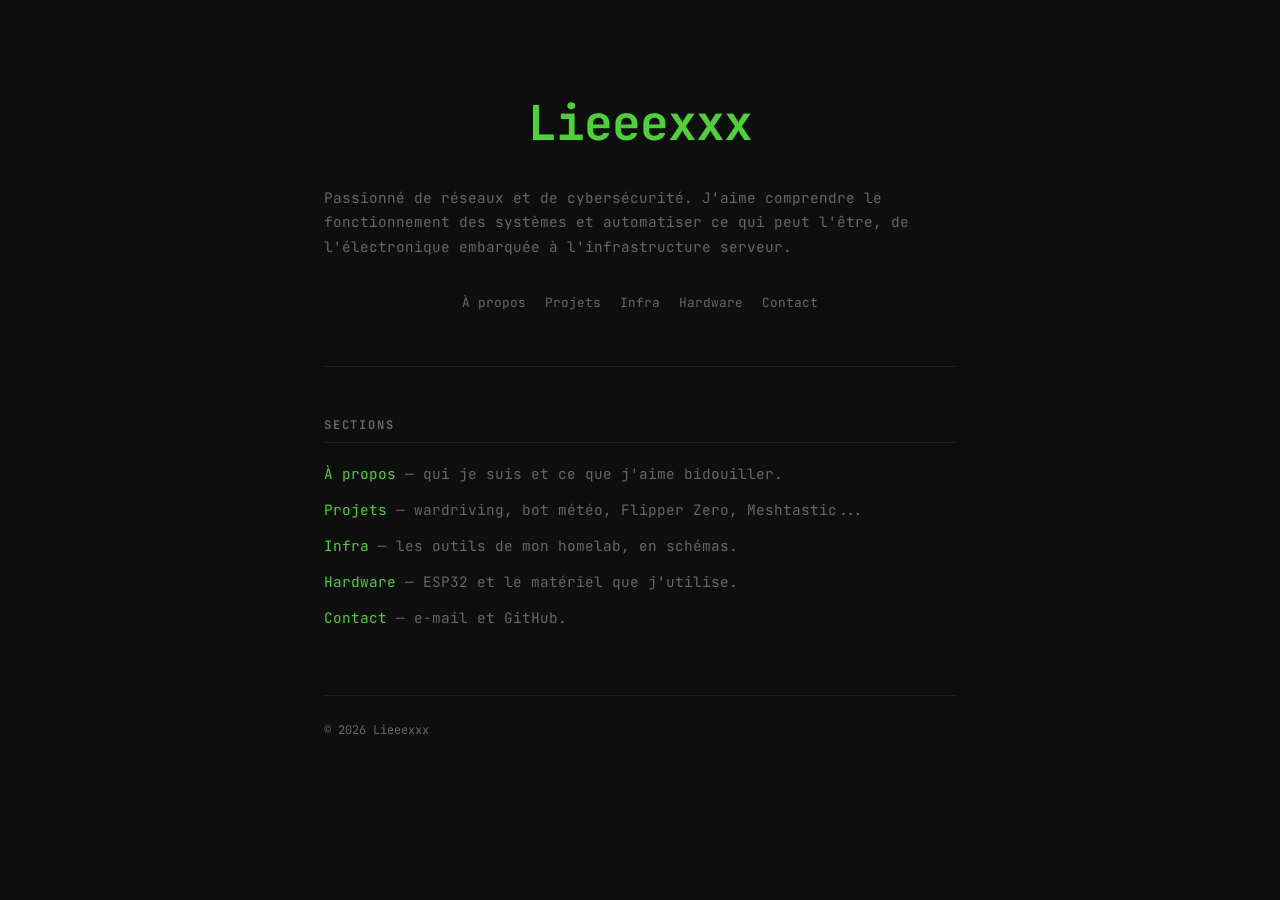
==== commit c28ef34a: "Pages séparées par section pour le référencement Google - Une vraie page par onglet (/a-propos, /pro" ====
--- a/index.html
+++ b/index.html
@@ -3,18 +3,23 @@
 <head>
   <meta charset="UTF-8">
   <meta name="viewport" content="width=device-width, initial-scale=1">
-  <title>Portfolio | Lieeexxx</title>
-  <meta name="description" content="Portfolio de Lieeexxx : projets tech, scripts Python, Home Assistant, cybersécurité, et plus encore.">
+  <title>Lieeexxx | Portfolio réseaux et cybersécurité</title>
+  <meta name="description" content="Portfolio de Lieeexxx : réseaux, cybersécurité et automatisation. Projets, infrastructure homelab, hardware (ESP32, Meshtastic) et contact.">
+  <link rel="canonical" href="https://www.lieeexxx.fr/">
 
   <meta property="og:type" content="website">
-  <meta property="og:title" content="Portfolio | Lieeexxx">
-  <meta property="og:description" content="Réseautique, cybersécurité, homelab : projets et expérimentations.">
-  <meta property="og:url" content="https://www.lieeexxx.fr">
+  <meta property="og:site_name" content="Lieeexxx">
+  <meta property="og:title" content="Lieeexxx | Portfolio réseaux et cybersécurité">
+  <meta property="og:description" content="Portfolio de Lieeexxx : réseaux, cybersécurité et automatisation. Projets, infrastructure homelab, hardware (ESP32, Meshtastic) et contact.">
+  <meta property="og:url" content="https://www.lieeexxx.fr/">
   <meta name="twitter:card" content="summary">
+  <script type="application/ld+json">{"@context":"https://schema.org","@type":"WebSite","name":"Lieeexxx","url":"https://www.lieeexxx.fr/"}</script>
 
-  <link rel="icon" href="data:image/svg+xml,%3Csvg xmlns='http://www.w3.org/2000/svg' viewBox='0 0 32 32'%3E%3Crect width='32' height='32' fill='%230e0e0e'/%3E%3Ctext x='16' y='23' font-family='monospace' font-size='20' font-weight='bold' fill='%234cd137' text-anchor='middle'%3E&gt;_%3C/text%3E%3C/svg%3E">
+  <link rel="icon" href="/favicon.svg" type="image/svg+xml">
+  <link rel="icon" href="/favicon-48.png" type="image/png" sizes="48x48">
+  <link rel="shortcut icon" href="/favicon.ico">
 
-  <link rel="stylesheet" href="style.css?v=4">
+  <link rel="stylesheet" href="/style.css?v=5">
   <link rel="preconnect" href="https://fonts.googleapis.com">
   <link rel="preconnect" href="https://fonts.gstatic.com" crossorigin>
   <link href="https://fonts.googleapis.com/css2?family=JetBrains+Mono:wght@400;700&display=swap" rel="stylesheet">
@@ -22,188 +27,27 @@
 <body>
 
   <header>
-    <h1>Lieeexxx</h1>
+    <h1><a href="/">Lieeexxx</a></h1>
     <p class="subtitle">Passionné de réseaux et de cybersécurité. J'aime comprendre le fonctionnement des systèmes et automatiser ce qui peut l'être, de l'électronique embarquée à l'infrastructure serveur.</p>
     <nav class="tabs">
-      <a href="#about" class="active">À propos</a>
-      <a href="#projects">Projets</a>
-      <a href="#infra">Infra</a>
-      <a href="#hardware">Hardware</a>
-      <a href="#contact">Contact</a>
+      <a href="/a-propos">À propos</a>
+      <a href="/projets">Projets</a>
+      <a href="/infra">Infra</a>
+      <a href="/hardware">Hardware</a>
+      <a href="/contact">Contact</a>
     </nav>
   </header>
 
   <main>
 
-    <section id="about">
-      <h2>À propos</h2>
-      <p>Je m'intéresse à des technologies comme Linux, Python, Home Assistant, Proxmox, Raspberry Pi ou l'ESP8266, avec une préférence pour les solutions auto-hébergées plutôt que dépendantes d'un cloud tiers.</p>
-      <p>J'administre un homelab sous <a href="https://www.proxmox.com" target="_blank" rel="noopener"><strong>Proxmox</strong></a>, où j'héberge plusieurs services : reverse proxy, domotique, photos, stockage, sauvegardes et serveurs de jeux via <a href="https://pelican.dev" target="_blank" rel="noopener"><strong>Pelican</strong></a>. Au-delà de faire fonctionner un système, ce qui m'intéresse c'est de comprendre pourquoi il fonctionne. Le détail est dans l'onglet <a href="#infra">Infra</a>.</p>
-    </section>
-
-    <section id="projects" hidden>
-      <h2>Projets</h2>
-
-      <article class="project">
-        <h3>Cartographie Wi-Fi (Wardriving) — <a href="https://wigle.net" target="_blank" rel="noopener">WiGLE</a></h3>
-        <p>Avec <a href="https://torik.fr" target="_blank" rel="noopener">Torik</a>, nous recensons les réseaux Wi-Fi visibles publiquement en Nouvelle-Calédonie, dans le cadre du projet collaboratif WiGLE qui les géolocalise sur une carte mondiale. Une démarche purement passive : seules les informations diffusées publiquement (SSID, position) sont collectées.</p>
-        <div class="wigle-stats">
-          <img src="https://wigle.net/bi/KJjGzzTmVik+iNcmrSVWNA.png" alt="Statistiques WiGLE - vinvic" loading="lazy">
-          <img src="https://wigle.net/bi/a7fSR43Qm7H9lbpFtei71A.png" alt="Statistiques WiGLE - justvin" loading="lazy">
-        </div>
-      </article>
-
-      <article class="project">
-        <h3>Bot météo automatisé — Nouvelle-Calédonie</h3>
-        <p>Bot Python qui publie automatiquement une image météo de la Nouvelle-Calédonie toutes les deux heures sur X.</p>
-        <div class="x-timeline">
-          <a class="twitter-timeline"
-             data-theme="dark"
-             data-chrome="noheader nofooter noborders transparent"
-             data-height="500"
-             data-dnt="true"
-             href="https://twitter.com/NC_Meteo?ref_src=twsrc%5Etfw">Tweets de @NC_Meteo</a>
-        </div>
-      </article>
-
-      <article class="project">
-        <h3>Gamify School — application mobile éducative</h3>
-        <p>Application mobile pensée pour rendre l'apprentissage au lycée plus engageant, à travers des mécaniques de jeu : progression, récompenses, défis.</p>
-        <div class="video-container">
-          <iframe src="https://www.youtube.com/embed/cJWdNXvi4po"
-                  title="Gamify School Demo"
-                  frameborder="0"
-                  allow="accelerometer; autoplay; clipboard-write; encrypted-media; gyroscope; picture-in-picture"
-                  allowfullscreen loading="lazy"></iframe>
-        </div>
-      </article>
-
-      <article class="project">
-        <h3>Animation 3D — Blender</h3>
-        <p>Premier projet d'animation 3D, avec simulation de fluide sous Blender.</p>
-        <div class="video-container">
-          <iframe src="https://www.youtube.com/embed/wlbFZDnonDA"
-                  title="Animation Blender Loukoum"
-                  frameborder="0"
-                  allowfullscreen loading="lazy"></iframe>
-        </div>
-      </article>
-
-      <article class="project">
-        <h3>Flipper Zero — tests de sécurité matérielle</h3>
-        <p>Outil polyvalent utilisé pour des tests de sécurité sur du matériel radio : émulation Yubikey, RF, NFC, et audit de l'exposition Bluetooth des appareils à proximité.</p>
-        <div class="sketchfab-embed-wrapper">
-          <iframe title="Flipper Zero"
-            frameborder="0"
-            allowfullscreen
-            mozallowfullscreen="true"
-            webkitallowfullscreen="true"
-            allow="autoplay; fullscreen; xr-spatial-tracking"
-            src="https://sketchfab.com/models/f8ad3fdf5f2b485ba46b0ac91626fc76/embed"
-            loading="lazy"></iframe>
-        </div>
-      </article>
-
-      <article class="project">
-        <h3>Meshtastic — communication longue portée</h3>
-        <p>J'utilise deux appareils Heltec V3 (ESP32 + LoRa) sous <a href="https://meshtastic.org" target="_blank" rel="noopener">Meshtastic</a>, un firmware open source qui permet de créer un réseau maillé décentralisé sans passer par le réseau cellulaire ni par Internet. L'un des deux tourne sur batteries 18650, pour une autonomie et une portabilité accrues sur le terrain.</p>
-        <p>Le LoRa (Long Range) est une technologie radio basse consommation capable de couvrir plusieurs kilomètres en zone dégagée. Des projets comme Meshtastic ou MeshCore s'appuient dessus pour bâtir des réseaux mesh ouverts, et je pense que cette technologie a un vrai avenir : communication hors-réseau en randonnée ou en montagne, coordination lors d'événements ou de situations d'urgence, capteurs IoT longue portée... les cas d'usage sont encore largement à explorer.</p>
-        <p>Sa compatibilité avec <a href="https://tak.gov" target="_blank" rel="noopener">ATAK</a> mérite d'être plus connue : elle permet de visualiser la position d'une équipe en temps réel sans infrastructure réseau, un vrai atout pour la sécurité en randonnée comme pour la coordination de professionnels (pompiers, forces de l'ordre).</p>
-      </article>
-
-    </section>
-
-    <section id="infra" hidden>
-      <h2>Infrastructure</h2>
-      <p>Aperçu général des briques que j'utilise dans mon homelab. C'est volontairement une vue d'ensemble, pas un plan détaillé ; chaque brique renvoie vers son projet.</p>
-
-      <div class="arch" role="group" aria-label="Schéma de l'architecture du homelab">
-
-        <div class="layer">
-          <span class="layer-label">Accès</span>
-          <div class="nodes">
-            <a class="node" href="https://netbird.io" target="_blank" rel="noopener"><i class="dot"></i>NetBird<small>VPN mesh</small></a>
-          </div>
-        </div>
-
-        <div class="flow-v" aria-hidden="true"></div>
-
-        <div class="layer">
-          <span class="layer-label">Services</span>
-          <div class="nodes">
-            <a class="node" href="https://www.home-assistant.io" target="_blank" rel="noopener"><i class="dot"></i>Home Assistant<small>domotique</small></a>
-            <a class="node" href="https://immich.app" target="_blank" rel="noopener"><i class="dot"></i>Immich<small>photos</small></a>
-            <a class="node" href="https://pelican.dev" target="_blank" rel="noopener"><i class="dot"></i>Pelican<small>serveurs de jeux</small></a>
-            <a class="node" href="https://uptime.kuma.pet" target="_blank" rel="noopener"><i class="dot"></i>Uptime Kuma<small>supervision</small>
-              <span class="kuma" aria-hidden="true"><b></b><b></b><b></b><b></b><b></b><b></b><b></b><b></b><b></b><b></b><b></b><b></b></span>
-            </a>
-          </div>
-        </div>
-
-        <div class="flow-v" aria-hidden="true"></div>
-
-        <div class="layer">
-          <span class="layer-label">Virtualisation</span>
-          <div class="nodes">
-            <a class="node wide" href="https://www.proxmox.com" target="_blank" rel="noopener"><i class="dot"></i>Proxmox VE<small>virtualisation</small></a>
-          </div>
-        </div>
-
-        <div class="flow-v" aria-hidden="true"></div>
-
-        <div class="layer">
-          <span class="layer-label">Stockage &amp; sauvegarde</span>
-          <div class="nodes">
-            <a class="node" href="https://www.truenas.com" target="_blank" rel="noopener"><i class="dot"></i>TrueNAS<small>NAS</small></a>
-            <a class="node" href="https://min.io" target="_blank" rel="noopener"><i class="dot"></i>MinIO<small>stockage S3</small></a>
-            <a class="node" href="https://www.proxmox.com/en/products/proxmox-backup-server/overview" target="_blank" rel="noopener"><i class="dot"></i>PBS<small>sauvegardes</small></a>
-          </div>
-        </div>
-
-      </div>
-
-      <h3 class="sub">Domotique : Home Assistant + Zigbee</h3>
-      <p>Les capteurs et actionneurs Zigbee communiquent en local avec Home Assistant, sans passer par le cloud d'un constructeur.</p>
-
-      <div class="zigbee" role="group" aria-label="Chaîne Zigbee vers Home Assistant">
-        <a class="node" href="https://csa-iot.org/all-solutions/zigbee/" target="_blank" rel="noopener"><i class="dot"></i>Capteurs Zigbee<small>capteurs</small></a>
-        <div class="flow-h" aria-hidden="true"></div>
-        <span class="node"><i class="dot"></i>Passerelle Zigbee<small>réseau local</small></span>
-        <div class="flow-h" aria-hidden="true"></div>
-        <a class="node" href="https://www.home-assistant.io" target="_blank" rel="noopener"><i class="dot"></i>Home Assistant<small>automatisations</small></a>
-      </div>
-
-      <h3 class="sub">Les outils</h3>
-      <ul class="tools">
-        <li><a href="https://www.proxmox.com" target="_blank" rel="noopener">Proxmox VE</a> — hyperviseur de virtualisation.</li>
-        <li><a href="https://www.proxmox.com/en/products/proxmox-backup-server/overview" target="_blank" rel="noopener">Proxmox Backup Server</a> — solution de sauvegarde.</li>
-        <li><a href="https://www.truenas.com" target="_blank" rel="noopener">TrueNAS</a> — stockage réseau basé sur ZFS.</li>
-        <li><a href="https://min.io" target="_blank" rel="noopener">MinIO</a> — stockage objet compatible S3, auto-hébergé.</li>
-        <li><a href="https://immich.app" target="_blank" rel="noopener">Immich</a> — gestion de photos et vidéos auto-hébergée.</li>
-        <li><a href="https://uptime.kuma.pet" target="_blank" rel="noopener">Uptime Kuma</a> — supervision de la disponibilité des services.</li>
-        <li><a href="https://netbird.io" target="_blank" rel="noopener">NetBird</a> — VPN mesh pour accéder au homelab à distance.</li>
-        <li><a href="https://pelican.dev" target="_blank" rel="noopener">Pelican</a> — panel de gestion de serveurs de jeux.</li>
-        <li><a href="https://www.home-assistant.io" target="_blank" rel="noopener">Home Assistant</a> + <a href="https://csa-iot.org/all-solutions/zigbee/" target="_blank" rel="noopener">Zigbee</a> — domotique locale.</li>
-      </ul>
-    </section>
-
-    <section id="hardware" hidden>
-      <h2>Hardware</h2>
-      <p>Ma carte programmable de prédilection : l'<strong>ESP32</strong>, pour sa polyvalence et son Wi-Fi/Bluetooth intégrés.</p>
-      <ul>
-        <li><strong>ESP32</strong> — le microcontrôleur que j'utilise le plus, toutes plateformes confondues.</li>
-        <li><strong>Heltec V3</strong> (ESP32 + LoRa) — mes deux appareils <a href="#projects">Meshtastic</a>, dont un sur batteries 18650 pour la portabilité.</li>
-        <li><strong>ESP8266</strong> — pour les projets IoT plus légers.</li>
-        <li><strong>Raspberry Pi</strong> — dès qu'il faut un vrai OS Linux embarqué.</li>
-        <li><strong>Flipper Zero</strong> — mon outil de test cybersécurité (RF, NFC, Bluetooth).</li>
-      </ul>
-    </section>
-
-    <section id="contact" hidden>
-      <h2>Contact</h2>
-      <ul>
-        <li>Email — <a href="mailto:virgil@lieeexxx.fr">virgil@lieeexxx.fr</a></li>
-        <li>GitHub — <a href="https://github.com/Vin-svg" target="_blank" rel="noopener">github.com/Vin-svg</a></li>
+    <section id="home">
+      <h2>Sections</h2>
+      <ul class="toc">
+        <li><a href="/a-propos">À propos</a> — qui je suis et ce que j'aime bidouiller.</li>
+        <li><a href="/projets">Projets</a> — wardriving, bot météo, Flipper Zero, Meshtastic...</li>
+        <li><a href="/infra">Infra</a> — les outils de mon homelab, en schémas.</li>
+        <li><a href="/hardware">Hardware</a> — ESP32 et le matériel que j'utilise.</li>
+        <li><a href="/contact">Contact</a> — e-mail et GitHub.</li>
       </ul>
     </section>
 
@@ -213,7 +57,6 @@
     <p>© 2026 Lieeexxx</p>
   </footer>
 
-  <script async src="https://platform.twitter.com/widgets.js" charset="utf-8"></script>
-  <script src="main.js?v=3" defer></script>
+  <script src="/main.js?v=4" defer></script>
 </body>
 </html>
--- a/style.css
+++ b/style.css
@@ -46,6 +46,14 @@
   padding: 5em 0 3em;
   border-bottom: 1px solid var(--border);
   margin-bottom: 3em;
+}
+
+header h1 a {
+  color: inherit;
+}
+
+header h1 a:hover {
+  text-decoration: none;
 }
 
 header h1 {
@@ -411,6 +419,17 @@
   .kuma b { opacity: 0.6; }
 }
 
+/* Home table of contents */
+.toc {
+  list-style: none;
+}
+
+.toc li {
+  font-size: 0.9rem;
+  color: var(--text-dim);
+  margin-bottom: 0.7em;
+}
+
 /* Footer */
 footer {
   padding: 2em 0;
